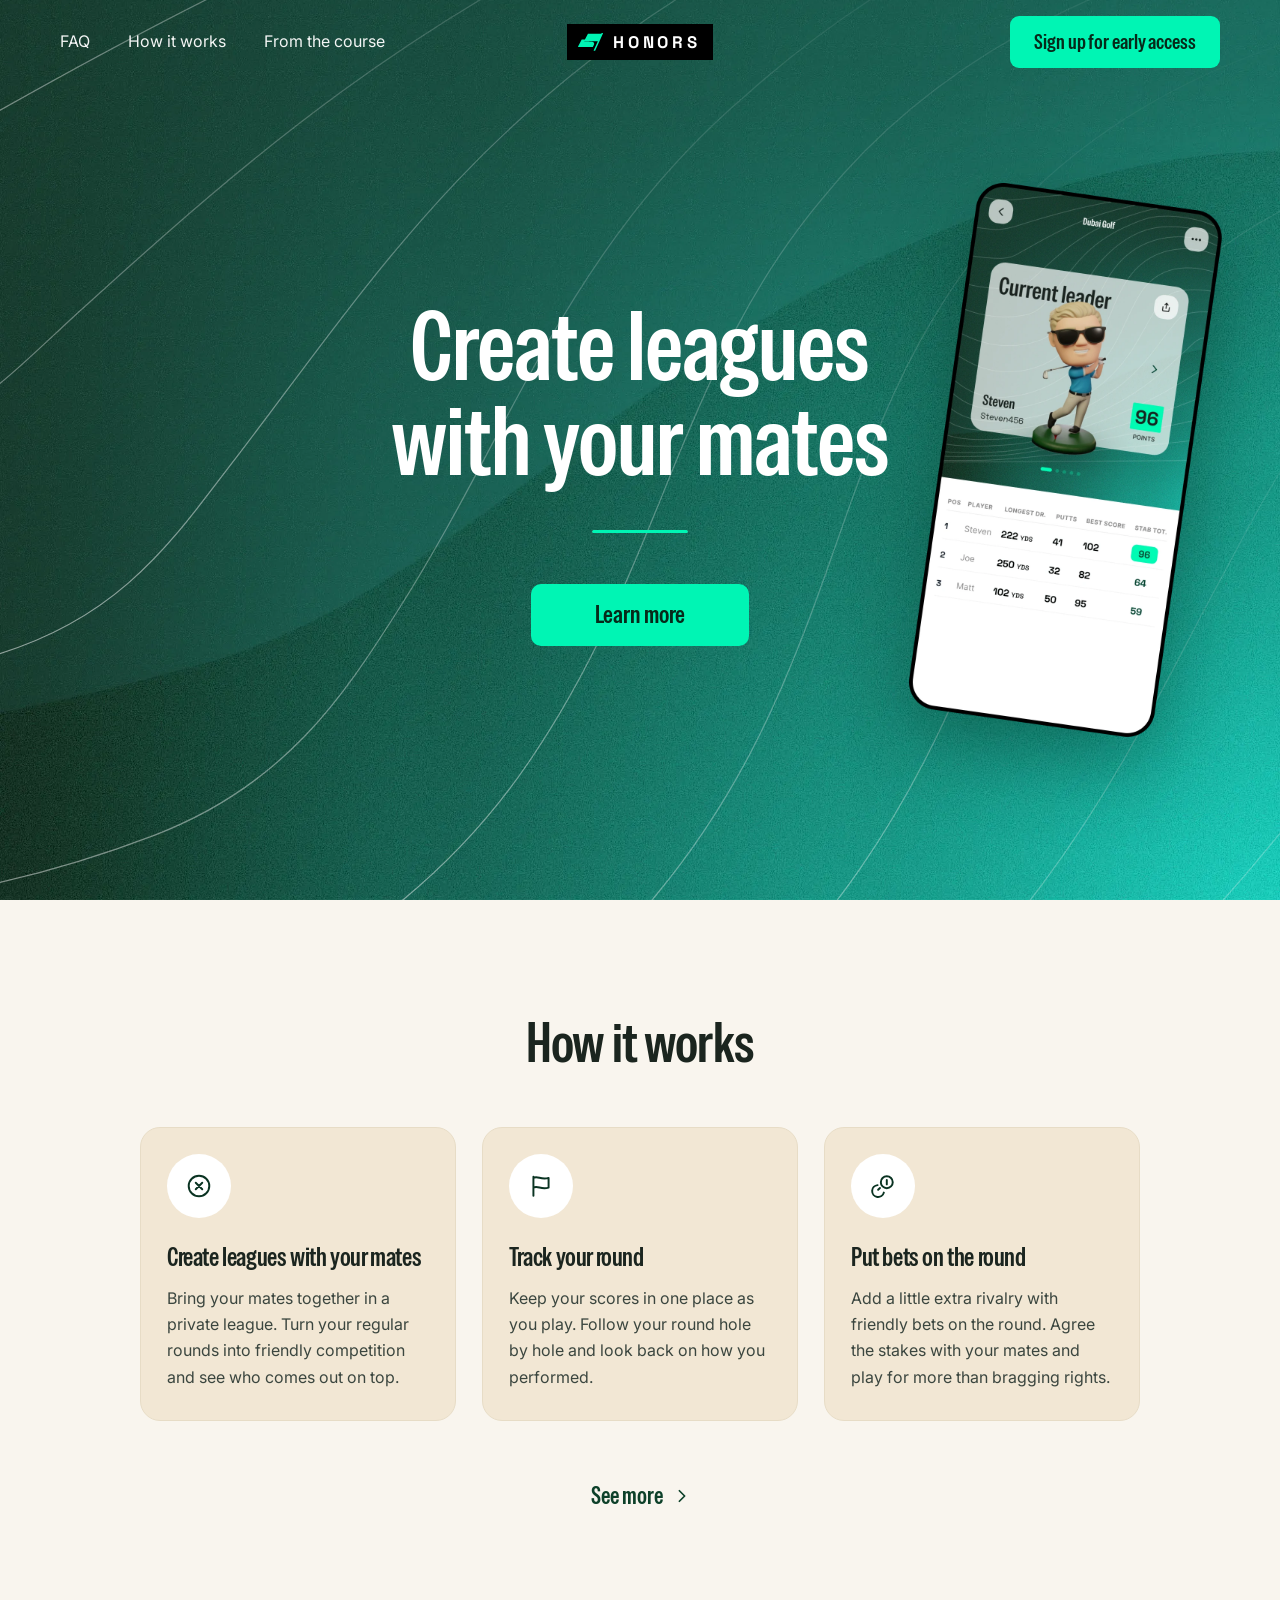
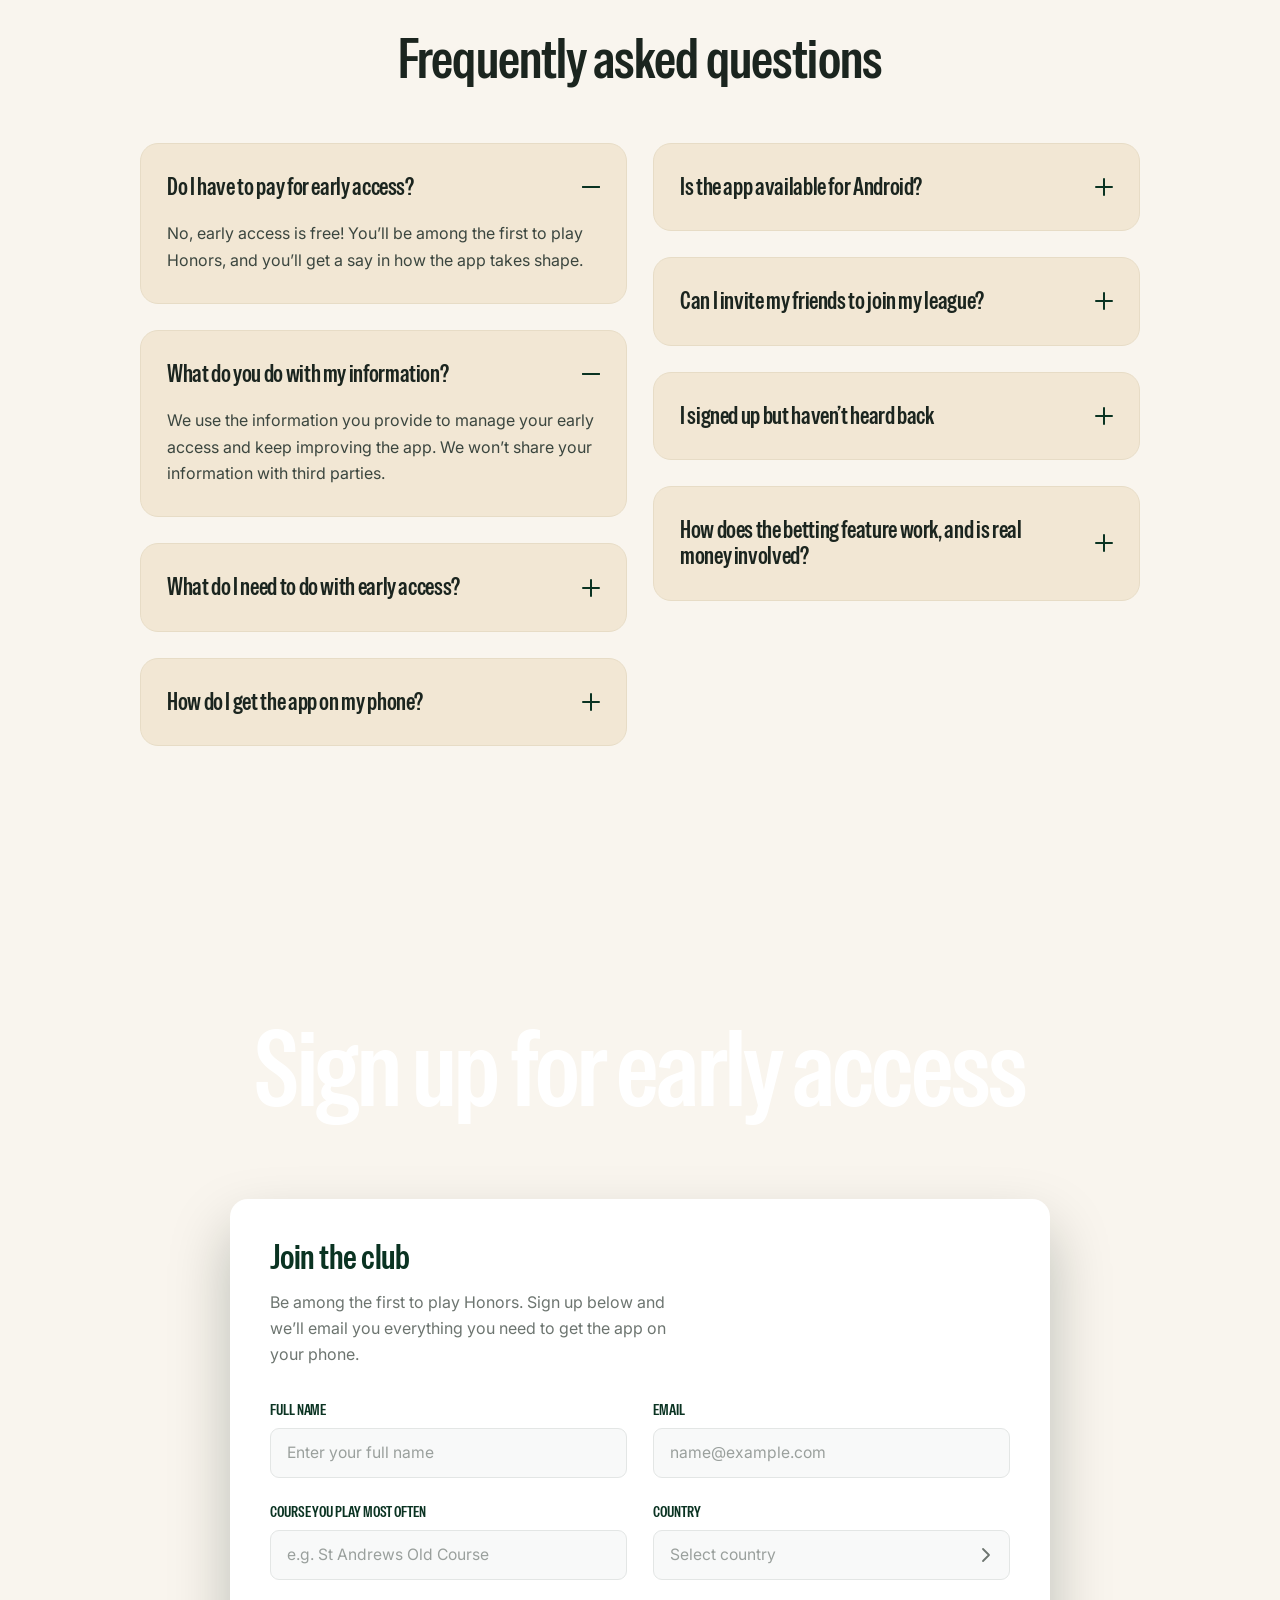
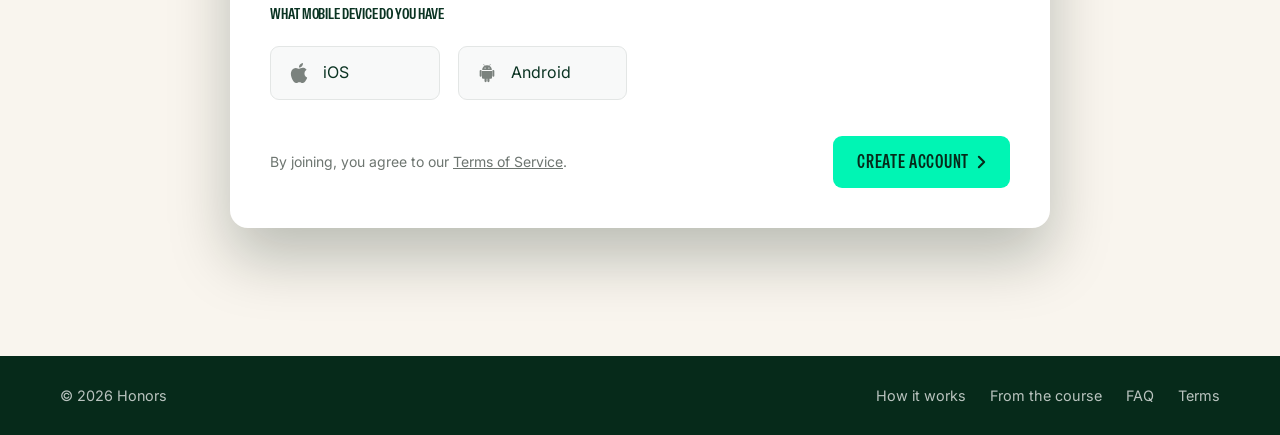
==== index.html @ 9311a216 "Connect sign-up form to Google Sheet endpoint Co-Authored-By: Claude Sonnet 5.5 <noreply@anthropic.c" ====
<!doctype html>
<html lang="en">
<head>
  <meta charset="utf-8">
  <meta name="viewport" content="width=device-width, initial-scale=1">
  <title>Honors – Create leagues with your mates</title>
  <meta name="description" content="Honors lets you create private golf leagues with your mates, track your round hole by hole and put friendly bets on the round. Sign up for early access.">
  <meta name="theme-color" content="#0a3322">
  <link rel="icon" href="assets/favicon.svg" type="image/svg+xml">
  <link rel="preload" href="assets/fonts/SpecialGothicCondensedOne-Regular.ttf" as="font" type="font/ttf" crossorigin>
  <script>document.documentElement.classList.add("js")</script>
  <link rel="stylesheet" href="css/styles.css">
</head>
<body>
  <div class="bg-fixed" aria-hidden="true"><div class="bg-fixed__green"></div></div>

  <!-- ===== Header ===== -->
  <header class="site-header" id="top">
    <div class="header-inner">
      <nav class="nav-desktop" aria-label="Primary">
        <a href="#faq">FAQ</a>
        <a href="#how">How it works</a>
        <a href="blog.html">From the course</a>
      </nav>

      <a class="logo" href="#top" data-scroll-top aria-label="Honors home">
        <svg viewBox="0 0 155.93 110.8" fill="currentColor" aria-hidden="true"><path d="M153.93,0h-5.39c-.77,0-1.47.44-1.8,1.13l-1.72,3.78c-.29-.17-.63-.27-1.01-.27H62.98c-.75,0-1.43.41-1.78,1.08l-17.99,34.32h-18.32c-.74,0-1.42.41-1.77,1.06L.24,83.97c-.71,1.33.25,2.95,1.77,2.95h89.6c.77,0,1.46-.44,1.8-1.13l6.08-12.48c1.88-5.39,3.61-15.18-7.23-17.7-8.42-1.96-45.95-1.58-51.59-2.32-.99-.13-1.22-.6-1-1.12.25-.61.87-.61.87-.61h82.89c.12,0,.24-.03.35-.05l-25.74,56.43c-.64,1.33.33,2.87,1.8,2.87h6c.77,0,1.47-.44,1.81-1.14L155.73,2.86c.63-1.33-.33-2.86-1.81-2.86Z"/></svg>
        <span>HONORS</span>
      </a>

      <div class="header-actions">
        <a class="btn" href="#signup"><span class="cta-long">Sign up for early access</span><span class="cta-short">Sign up</span></a>
        <button class="menu-toggle" type="button" aria-label="Open menu" aria-expanded="false" aria-controls="menu">
          <svg viewBox="0 0 26.92 16.57" aria-hidden="true"><path d="M.64,2.55c.07.15.22.25.39.25l25.45-.14c.32,0,.54-.32.4-.62l-.55-1.79c-.07-.15-.22-.25-.39-.25h-.9s-11.13,0-11.13,0H.44C.12.01-.09.34.04.64l.6,1.91Z"/><path d="M26.34,7.14c-.07-.15-.22-.25-.39-.25h-.9s-11.13,0-11.13,0H.44c-.32,0-.54.33-.4.63l.6,1.91c.07.15.22.25.39.25l25.45-.14c.32,0,.54-.32.4-.62l-.55-1.79Z"/><path d="M26.34,14.02c-.07-.15-.22-.25-.39-.25h-.9s-11.13,0-11.13,0H.44c-.32,0-.54.33-.4.63l.6,1.91c.07.15.22.25.39.25l25.45-.14c.32,0,.54-.32.4-.62l-.55-1.79Z"/></svg>
        </button>
      </div>
    </div>
  </header>

  <!-- Mobile overflow menu -->
  <div class="menu-overlay" id="menu" role="dialog" aria-modal="true" aria-label="Menu" aria-hidden="true">
    <div class="menu-overlay__bar">
      <a class="btn" href="#signup" data-menu-link>Sign up</a>
      <button class="menu-close" type="button" aria-label="Close menu">
        <svg viewBox="0 0 20 20" fill="none" stroke="currentColor" stroke-width="2" stroke-linecap="round" aria-hidden="true"><path d="M2 2l16 16M18 2L2 18"/></svg>
      </button>
    </div>
    <nav aria-label="Mobile">
      <a href="#how" data-menu-link>How it works</a>
      <a href="blog.html">From the course</a>
      <a href="#faq" data-menu-link>FAQ</a>
    </nav>
  </div>

  <main>
    <!-- ===== Hero ===== -->
    <section class="hero" data-theme="dark" aria-label="Introduction">
      <div class="hero__copy">
        <div class="hero-titles">
          <h1 class="hero-title is-active" data-hero-title>Create leagues<br>with your mates</h1>
          <p class="hero-title" data-hero-title aria-hidden="true">Track your round</p>
          <p class="hero-title" data-hero-title aria-hidden="true">Put bets on the round</p>
        </div>
        <div class="hero-timer" aria-hidden="true"><span></span></div>
        <a class="btn btn--lg" href="#how">Learn more</a>
      </div>

      <div class="phone-carousel">
        <div class="phone-carousel__stage" aria-hidden="true">
          <img class="phone-carousel__slide is-active" src="assets/phone-leaderboard.webp" width="836" height="1476" alt="">
          <img class="phone-carousel__slide phone-carousel__slide--left" src="assets/phone-course.webp" width="831" height="1471" alt="">
          <img class="phone-carousel__slide" src="assets/phone-bets.webp" width="842" height="1474" alt="">
        </div>
        <div class="dots">
          <button type="button" class="is-active" aria-label="Show: Create leagues with your mates"></button>
          <button type="button" aria-label="Show: Track your round"></button>
          <button type="button" aria-label="Show: Put bets on the round"></button>
        </div>
      </div>
    </section>

    <!-- ===== How it works ===== -->
    <section class="section" id="how" aria-labelledby="how-title">
      <div class="container">
        <h2 class="section__title" id="how-title">How it works</h2>
        <div class="cards">
          <article class="card">
            <div class="card__icon">
              <svg viewBox="0 0 24 24" fill="none" stroke="currentColor" stroke-width="1.8" stroke-linecap="round" stroke-linejoin="round" aria-hidden="true"><circle cx="12" cy="12" r="9.5"/><path d="M9 9l6 6M15 9l-6 6"/></svg>
            </div>
            <h3>Create leagues with your mates</h3>
            <p>Bring your mates together in a private league. Turn your regular rounds into friendly competition and see who comes out on top.</p>
          </article>
          <article class="card">
            <div class="card__icon">
              <svg viewBox="0 0 24 24" fill="none" stroke="currentColor" stroke-width="1.8" stroke-linecap="round" stroke-linejoin="round" aria-hidden="true"><path d="M5 21V3.5M5 4.5c4-2 7 2 14 0v9c-7 2-10-2-14 0"/></svg>
            </div>
            <h3>Track your round</h3>
            <p>Keep your scores in one place as you play. Follow your round hole by hole and look back on how you performed.</p>
          </article>
          <article class="card">
            <div class="card__icon">
              <svg viewBox="0 0 24 24" fill="none" stroke="currentColor" stroke-width="1.8" stroke-linecap="round" stroke-linejoin="round" aria-hidden="true"><circle cx="15.5" cy="8.5" r="5.5"/><path d="M15.5 6.5v4M7 11.2a5.5 5.5 0 1 0 5.8 6.9"/><path d="M7.5 15.5l1.7-1.7"/></svg>
            </div>
            <h3>Put bets on the round</h3>
            <p>Add a little extra rivalry with friendly bets on the round. Agree the stakes with your mates and play for more than bragging rights.</p>
          </article>
        </div>
        <a class="link-more" href="blog.html">See more
          <svg viewBox="0 0 10 16" fill="none" stroke="currentColor" stroke-width="2" stroke-linecap="round" stroke-linejoin="round" aria-hidden="true"><path d="M2 2l6 6-6 6"/></svg>
        </a>
      </div>
    </section>

    <!-- ===== FAQ ===== -->
    <section class="section faq" id="faq" aria-labelledby="faq-title">
      <div class="container">
        <h2 class="section__title" id="faq-title">Frequently asked questions</h2>
        <div class="faq-cols">
          <div class="faq-col">
            <div class="faq-item is-open">
              <h3><button class="faq-item__q" type="button" aria-expanded="true" aria-controls="faq-a1" id="faq-q1">Do I have to pay for early access?<span class="faq-item__icon" aria-hidden="true"></span></button></h3>
              <div class="faq-item__a" id="faq-a1" role="region" aria-labelledby="faq-q1"><div><p>No, early access is free! You’ll be among the first to play Honors, and you’ll get a say in how the app takes shape.</p></div></div>
            </div>
            <div class="faq-item is-open">
              <h3><button class="faq-item__q" type="button" aria-expanded="true" aria-controls="faq-a2" id="faq-q2">What do you do with my information?<span class="faq-item__icon" aria-hidden="true"></span></button></h3>
              <div class="faq-item__a" id="faq-a2" role="region" aria-labelledby="faq-q2"><div><p>We use the information you provide to manage your early access and keep improving the app. We won’t share your information with third parties.</p></div></div>
            </div>
            <div class="faq-item">
              <h3><button class="faq-item__q" type="button" aria-expanded="false" aria-controls="faq-a3" id="faq-q3">What do I need to do with early access?<span class="faq-item__icon" aria-hidden="true"></span></button></h3>
              <div class="faq-item__a" id="faq-a3" role="region" aria-labelledby="faq-q3"><div><p>Nothing formal. Play a few rounds, set up a league with your mates, and if you’ve got thoughts on what we could do better, we’d love to hear them.</p></div></div>
            </div>
            <div class="faq-item">
              <h3><button class="faq-item__q" type="button" aria-expanded="false" aria-controls="faq-a4" id="faq-q4">How do I get the app on my phone?<span class="faq-item__icon" aria-hidden="true"></span></button></h3>
              <div class="faq-item__a" id="faq-a4" role="region" aria-labelledby="faq-q4"><div><p>Sign up using the form below and we’ll email you everything you need to get the app on your iPhone. Early access runs through Apple’s official TestFlight program, so you’ll download the app from a reliable source.</p></div></div>
            </div>
          </div>

          <div class="faq-col">
            <div class="faq-item">
              <h3><button class="faq-item__q" type="button" aria-expanded="false" aria-controls="faq-a5" id="faq-q5">Is the app available for Android?<span class="faq-item__icon" aria-hidden="true"></span></button></h3>
              <div class="faq-item__a" id="faq-a5" role="region" aria-labelledby="faq-q5"><div><p>Right now early access is iPhone only. Once we’ve got that to a good place we’ll be launching an Android version.</p></div></div>
            </div>
            <div class="faq-item">
              <h3><button class="faq-item__q" type="button" aria-expanded="false" aria-controls="faq-a6" id="faq-q6">Can I invite my friends to join my league?<span class="faq-item__icon" aria-hidden="true"></span></button></h3>
              <div class="faq-item__a" id="faq-a6" role="region" aria-labelledby="faq-q6"><div><p>Send this site to your mates and get them to sign up for early access. Once they’ve created an account you can search them in the app and create your own leagues.</p></div></div>
            </div>
            <div class="faq-item">
              <h3><button class="faq-item__q" type="button" aria-expanded="false" aria-controls="faq-a7" id="faq-q7">I signed up but haven’t heard back<span class="faq-item__icon" aria-hidden="true"></span></button></h3>
              <div class="faq-item__a" id="faq-a7" role="region" aria-labelledby="faq-q7"><div><p>We are slowly adding as many golf courses to the app as we can, but currently this is a manual process. It may take us some time to get to you, so please bear with us.</p></div></div>
            </div>
            <div class="faq-item">
              <h3><button class="faq-item__q" type="button" aria-expanded="false" aria-controls="faq-a8" id="faq-q8">How does the betting feature work, and is real money involved?<span class="faq-item__icon" aria-hidden="true"></span></button></h3>
              <div class="faq-item__a" id="faq-a8" role="region" aria-labelledby="faq-q8"><div><p>Honors allows you to bet on the real events that happen during your round (like who will beat who, or who’s getting trapped in the sand), but no real money is processed or transacted through the app itself. Settling up at the end is still up to you!</p></div></div>
            </div>
          </div>
        </div>
      </div>
    </section>

    <!-- ===== Sign up ===== -->
    <section class="signup" data-theme="dark" id="signup" aria-labelledby="signup-title">
      <h2 id="signup-title">Sign up for early access</h2>

      <div class="signup-card" id="signup-card">
        <h3>Join the club</h3>
        <p>Be among the first to play Honors. Sign up below and we’ll email you everything you need to get the app on your phone.</p>

        <form id="signup-form" data-endpoint="https://script.google.com/macros/s/AKfycbyEgiFxpzufdzMdOjG3XOWVEMXUZXtwOj02kk0DVHS1aYsblWHSqLHbZW4lu70DjKSWtQ/exec" novalidate>
          <div class="form-grid">
            <div class="field">
              <label for="name">Full name</label>
              <input class="control" id="name" name="name" type="text" autocomplete="name" placeholder="Enter your full name" required>
              <p class="field-error">Please enter your name.</p>
            </div>
            <div class="field">
              <label for="email">Email</label>
              <input class="control" id="email" name="email" type="email" autocomplete="email" placeholder="name@example.com" required>
              <p class="field-error">Please enter a valid email address.</p>
            </div>
            <div class="field">
              <label for="course">Course you play most often</label>
              <input class="control" id="course" name="course" type="text" placeholder="e.g. St Andrews Old Course">
            </div>
            <div class="field">
              <label for="country">Country</label>
              <select class="control" id="country" name="country" autocomplete="country-name" required>
                <option value="" selected disabled>Select country</option>
                <option>Australia</option><option>Austria</option><option>Belgium</option><option>Brazil</option>
                <option>Canada</option><option>Denmark</option><option>Finland</option><option>France</option>
                <option>Germany</option><option>Hong Kong</option><option>India</option><option>Ireland</option>
                <option>Italy</option><option>Japan</option><option>Netherlands</option><option>New Zealand</option>
                <option>Norway</option><option>Portugal</option><option>Singapore</option><option>South Africa</option>
                <option>South Korea</option><option>Spain</option><option>Sweden</option><option>Switzerland</option>
                <option>United Arab Emirates</option><option>United Kingdom</option><option>United States</option>
                <option>Other</option>
              </select>
              <p class="field-error">Please select your country.</p>
            </div>
            <fieldset class="field field--half">
              <legend>What mobile device do you have</legend>
              <div class="device-options">
                <label class="device-option">
                  <input type="radio" name="device" value="ios" required>
                  <span>
                    <svg viewBox="0 0 24 24" aria-hidden="true"><path d="M12.152 6.896c-.948 0-2.415-1.078-3.96-1.04-2.04.027-3.91 1.183-4.961 3.014-2.117 3.675-.546 9.103 1.519 12.09 1.013 1.454 2.208 3.09 3.792 3.039 1.52-.065 2.09-.987 3.935-.987 1.831 0 2.35.987 3.96.948 1.637-.026 2.676-1.48 3.676-2.948 1.156-1.688 1.636-3.325 1.662-3.415-.039-.013-3.182-1.221-3.22-4.857-.026-3.04 2.48-4.494 2.597-4.559-1.429-2.09-3.623-2.324-4.39-2.376-2-.156-3.675 1.09-4.61 1.09zM15.53 3.83c.843-1.012 1.4-2.427 1.245-3.83-1.207.052-2.662.805-3.532 1.818-.78.896-1.454 2.338-1.273 3.714 1.338.104 2.715-.688 3.559-1.701"/></svg>
                    iOS
                  </span>
                </label>
                <label class="device-option">
                  <input type="radio" name="device" value="android">
                  <span>
                    <svg viewBox="0 0 24 24" aria-hidden="true"><path d="M6 9.5h12v8.2A1.3 1.3 0 0 1 16.7 19H15v2.7a1.3 1.3 0 0 1-2.6 0V19h-.8v2.7a1.3 1.3 0 0 1-2.6 0V19H7.3A1.3 1.3 0 0 1 6 17.7z"/><path d="M3.2 9.7a1.2 1.2 0 0 1 2.4 0v5.6a1.2 1.2 0 0 1-2.4 0zM18.4 9.7a1.2 1.2 0 0 1 2.4 0v5.6a1.2 1.2 0 0 1-2.4 0z"/><path d="M6.2 8.4a5.8 5.8 0 0 1 11.6 0zM8.6 3.2l-1-1.7.6-.4 1 1.8zm6.8 0l-.6-.3 1-1.8.6.4z"/><circle cx="9.7" cy="6" r=".75" fill="#f8f9f9"/><circle cx="14.3" cy="6" r=".75" fill="#f8f9f9"/></svg>
                    Android
                  </span>
                </label>
              </div>
              <p class="field-error">Please choose a device.</p>
            </fieldset>

            <div class="hp" aria-hidden="true"><label>Leave this empty <input type="text" name="website" tabindex="-1" autocomplete="off"></label></div>
            <p class="form-error" id="form-error" role="alert" hidden></p>

            <div class="form-foot">
              <p>By joining, you agree to our <a href="terms.html" target="_blank" rel="noopener">Terms of Service</a>.</p>
              <button class="btn btn--submit" type="submit">Create account
                <svg viewBox="0 0 10 16" fill="none" stroke="currentColor" stroke-width="2.4" stroke-linecap="round" stroke-linejoin="round" aria-hidden="true"><path d="M2 2l6 6-6 6"/></svg>
              </button>
            </div>
          </div>
        </form>

        <div class="form-success" role="status" aria-live="polite" tabindex="-1">
          <h3>You’re in the club</h3>
          <p>Thanks for signing up. We’ll email you your early access details soon.</p>
        </div>
      </div>
    </section>
  </main>

  <footer class="site-footer">
    <div class="container">
      <span>© <span id="year">2026</span> Honors</span>
      <nav aria-label="Footer">
        <a href="#how">How it works</a>
        <a href="blog.html">From the course</a>
        <a href="#faq">FAQ</a>
        <a href="terms.html">Terms</a>
      </nav>
    </div>
  </footer>

  <script src="js/main.js"></script>
</body>
</html>
---- css/styles.css ----
/* ==========================================================================
   Honors — marketing site
   ========================================================================== */

@font-face { font-family: "Special Gothic Condensed One"; src: url("../assets/fonts/SpecialGothicCondensedOne-Regular.ttf") format("truetype"); font-weight: 100 900; font-style: normal; font-display: swap; }
@font-face { font-family: "Space Grotesk"; src: url("../assets/fonts/SpaceGrotesk-VariableFont_wght.ttf") format("truetype"); font-weight: 300 700; font-style: normal; font-display: swap; }
@font-face { font-family: "Inter"; src: url("../assets/fonts/Inter.ttf") format("truetype"); font-weight: 100 900; font-style: normal; font-display: swap; }

:root {
  --green-950: #062a1a;
  --green-900: #0a3322;
  --green-800: #0d4029;
  --green-700: #135536;
  --mint: #00f5b4;
  --mint-hover: #2affc3;
  --cream: #f9f5ee;
  --sand: #f2e7d4;
  --sand-border: #e7dcc6;
  --ink: #1b251f;
  --ink-soft: #3b463f;
  --muted: #6d7570;
  --white: #fff;

  --font-display: "Special Gothic Condensed One", "Arial Narrow", system-ui, sans-serif;
  --font-logo: "Space Grotesk", system-ui, sans-serif;
  --font-body: "Inter", system-ui, -apple-system, "Segoe UI", sans-serif;

  --header-h: 84px;
  --gutter: clamp(20px, 4.7vw, 68px);
  --container: 1000px;
  --radius: 20px;
}

*,
*::before,
*::after { box-sizing: border-box; }

html {
  scroll-behavior: smooth;
  scroll-padding-top: calc(var(--header-h) - 8px);
  -webkit-text-size-adjust: 100%;
}
@media (prefers-reduced-motion: reduce) {
  html { scroll-behavior: auto; }
}

body {
  margin: 0;
  background: var(--cream);
  color: var(--ink);
  font-family: var(--font-body);
  font-size: 1rem;
  line-height: 1.6;
  -webkit-font-smoothing: antialiased;
}
body.menu-open { overflow: hidden; }

img, svg { display: block; max-width: 100%; }
a { color: inherit; }
button { font: inherit; color: inherit; }

h1, h2, h3 {
  font-family: var(--font-display);
  font-weight: 600;
  letter-spacing: -0.015em;
  line-height: 1;
  margin: 0;
}

.container {
  width: 100%;
  max-width: calc(var(--container) + var(--gutter) * 2);
  margin-inline: auto;
  padding-inline: var(--gutter);
}

.sr-only {
  position: absolute; width: 1px; height: 1px; padding: 0; margin: -1px;
  overflow: hidden; clip: rect(0 0 0 0); white-space: nowrap; border: 0;
}

:focus-visible {
  outline: 2px solid var(--mint);
  outline-offset: 3px;
}

/* ---------- Buttons ---------- */
.btn {
  display: inline-flex; align-items: center; justify-content: center; gap: 8px;
  height: 50px; padding: 0 26px;
  background: var(--mint); color: var(--green-950);
  border: 0; border-radius: 9px; cursor: pointer;
  font-family: var(--font-display); font-weight: 600; font-size: 1.3rem;
  letter-spacing: -0.005em; text-decoration: none; white-space: nowrap;
  transition: background-color .18s ease, transform .18s ease;
}
.btn:hover { background: var(--mint-hover); }
.btn:active { transform: translateY(1px); }
.btn--lg { height: 62px; padding: 0 64px; font-size: 1.55rem; border-radius: 10px; }
.btn--block { width: 100%; }

/* ---------- Header ---------- */
.site-header {
  position: fixed; inset: 0 0 auto 0; z-index: 50;
  height: var(--header-h);
  color: var(--white);
  transition: background-color .25s ease, box-shadow .25s ease;
}
.site-header.is-scrolled {
  background: rgba(8, 44, 29, .94);
  -webkit-backdrop-filter: blur(10px); backdrop-filter: blur(10px);
  box-shadow: 0 1px 0 rgba(255, 255, 255, .08);
}
.header-inner {
  height: 100%;
  display: grid; grid-template-columns: 1fr auto 1fr; align-items: center;
  padding-inline: var(--gutter);
}
.nav-desktop { display: flex; gap: 38px; }
.nav-desktop a {
  text-decoration: none; font-size: 1rem; font-weight: 400; opacity: .95;
  padding: 6px 0; position: relative;
}
.nav-desktop a::after {
  content: ""; position: absolute; left: 0; right: 0; bottom: 0; height: 1px;
  background: currentColor; transform: scaleX(0); transform-origin: left;
  transition: transform .2s ease;
}
.nav-desktop a:hover::after { transform: scaleX(1); }

.logo {
  display: inline-flex; align-items: center; gap: 10px;
  background: #000; color: var(--white); text-decoration: none;
  height: 36px; padding: 0 12px 0 11px;
}
.logo svg { width: 25px; height: auto; color: var(--mint); }
.logo span {
  font-family: var(--font-logo); font-weight: 700; font-size: 1.05rem;
  letter-spacing: .22em; line-height: 1; padding-top: 1px;
}

.header-actions { display: flex; justify-content: flex-end; align-items: center; gap: 14px; }
.header-actions .btn { height: 52px; padding: 0 24px; }
.menu-toggle {
  display: none;
  width: 48px; height: 48px; border: 0; border-radius: 12px; cursor: pointer;
  background: rgba(0, 0, 0, .2); color: var(--white);
  align-items: center; justify-content: center;
}
.menu-toggle svg { width: 26px; height: auto; fill: currentColor; }

/* Mobile menu overlay */
.menu-overlay {
  position: fixed; inset: 0; z-index: 60;
  background: var(--cream); color: var(--green-900);
  display: flex; flex-direction: column;
  padding: 0 24px 40px;
  opacity: 0; visibility: hidden; transform: translateY(-8px);
  transition: opacity .22s ease, transform .22s ease, visibility 0s linear .22s;
}
.menu-overlay.is-open {
  opacity: 1; visibility: visible; transform: none;
  transition: opacity .22s ease, transform .22s ease;
}
.menu-overlay__bar {
  height: var(--header-h); display: flex; justify-content: flex-end; align-items: center; gap: 14px;
  flex: none;
}
.menu-overlay__bar .btn { height: 44px; padding: 0 22px; font-size: 1.3rem; }
.menu-close {
  width: 44px; height: 44px; border: 0; border-radius: 12px; cursor: pointer;
  background: var(--white); color: #000;
  display: flex; align-items: center; justify-content: center;
}
.menu-close svg { width: 20px; height: 20px; }
.menu-overlay nav { margin-top: 36px; padding-inline: 16px; }
.menu-overlay nav a {
  display: block; padding: 32px 0 20px;
  font-family: var(--font-display); font-weight: 600; font-size: clamp(2.6rem, 11vw, 3.5rem);
  letter-spacing: -0.015em; line-height: 1;
  text-decoration: none; color: var(--green-900);
  border-bottom: 1px solid #8fa595;
}

/* ---------- Fixed background (cross-fades between green and cream) ---------- */
.bg-fixed { display: none; }
.js .bg-fixed {
  display: block; position: fixed; inset: 0; z-index: -1; pointer-events: none;
  background: var(--green-900);
}
.bg-fixed__green {
  position: absolute; inset: 0; opacity: var(--g, 1);
  background: var(--green-900) url("../assets/bg-gradient.webp") center bottom / cover no-repeat;
}
.bg-fixed__green::before {
  content: ""; position: absolute; inset: 0;
  background: url("../assets/lines.svg") 50% 35% / 100% 230% no-repeat; opacity: .55;
}
.js .bg-fixed { background: var(--cream); }

/* ---------- Hero ---------- */
.hero, .signup, .page-hero {
  position: relative; overflow: hidden; isolation: isolate;
  background: var(--green-900) url("../assets/bg-gradient.webp") center bottom / cover no-repeat;
  color: var(--white);
}
.hero::before, .signup::before, .page-hero::before {
  content: ""; position: absolute; inset: 0; z-index: -1; pointer-events: none;
  background: url("../assets/lines.svg") 50% 35% / 100% 230% no-repeat;
  opacity: .55;
}
/* With JS, dark sections become transparent and the fixed layer shows through */
.js .hero, .js .signup, .js .page-hero { background: none; overflow: clip; isolation: auto; }
.js .hero::before, .js .signup::before, .js .page-hero::before { display: none; }

.hero {
  min-height: max(100svh, 640px);
  display: flex; align-items: center; justify-content: center;
  padding: calc(var(--header-h) + 24px) var(--gutter) 64px;
}
.hero__copy { text-align: center; position: relative; z-index: 2; }

.hero-titles { display: grid; justify-items: center; align-items: center; }
.hero-title {
  grid-area: 1 / 1; margin: 0;
  font-family: var(--font-display); font-weight: 400;
  font-size: clamp(3.4rem, 7.6vw, 7.2rem); letter-spacing: -0.01em; line-height: .98;
  visibility: hidden;
}
.hero-title.is-active { visibility: visible; }
.hero-title .w { display: inline-block; will-change: transform, opacity, filter; }
.js .hero-title .w { opacity: 0; }
.js .hero-title.is-shown .w { opacity: 1; }
.hero-timer {
  --hold: 5000ms;
  width: 96px; height: 3px; margin: clamp(26px, 3.2vw, 44px) auto 0; border-radius: 3px;
  background: rgba(255, 255, 255, .22); overflow: hidden;
}
.hero-timer span {
  display: block; width: 100%; height: 100%; background: var(--mint); border-radius: inherit;
  transform: scaleX(0); transform-origin: left center;
}
.hero-timer.is-running span { animation: hero-timer var(--hold) linear forwards; }
@keyframes hero-timer { to { transform: scaleX(1); } }
.hero .btn--lg { margin-top: clamp(30px, 4vw, 56px); }

.phone-carousel { position: absolute; z-index: 1; }
.phone-carousel__stage { position: relative; width: 100%; aspect-ratio: 836 / 1476; }
.phone-carousel__slide {
  position: absolute; inset: 0; width: 100%; height: 100%; object-fit: contain;
  opacity: 0; transform: translateX(50px) scale(.96); filter: blur(8px) drop-shadow(0 30px 40px rgba(0, 20, 10, .35));
  transition: opacity .7s ease, transform .9s cubic-bezier(.22,1,.36,1), filter .7s ease;
  pointer-events: none; user-select: none; -webkit-user-drag: none;
}
.phone-carousel__slide.is-active { opacity: 1; transform: none; filter: blur(0) drop-shadow(0 30px 40px rgba(0, 20, 10, .35)); }

.dots { display: flex; gap: 8px; align-items: center; justify-content: center; }
.dots button {
  width: 8px; height: 8px; padding: 0; border: 0; border-radius: 99px; cursor: pointer;
  background: rgba(0, 245, 180, .45);
  transition: width .3s ease, background-color .3s ease;
}
.dots button.is-active { width: 34px; background: var(--mint); }

@media (min-width: 901px) {
  /* Desktop: titles rotate on their own, no controls */
  .dots { display: none; }
  .phone-carousel { inset: 0; pointer-events: none; }
  .phone-carousel__stage { position: static; width: auto; aspect-ratio: auto; height: 100%; }
  .phone-carousel__slide {
    inset: auto; height: auto; width: min(24.5vw, 460px, 46svh);
    top: 50%; margin-top: calc(min(24.5vw, 460px, 46svh) * -0.85);
    right: 4.5vw; transform: translateX(60px) scale(.96);
  }
  .phone-carousel__slide--left { right: auto; left: 3.5vw; transform: translateX(-60px) scale(.96); }
  .phone-carousel__slide.is-active { transform: none; }
}

/* ---------- Section: How it works ---------- */
.section { padding: clamp(72px, 9vw, 120px) 0; }
.section__title {
  text-align: center; color: var(--ink);
  font-size: clamp(2.6rem, 4.4vw, 3.5rem); margin-bottom: clamp(36px, 5vw, 56px);
}

.cards { display: grid; grid-template-columns: repeat(3, 1fr); gap: 26px; }
.card {
  background: var(--sand); border: 1px solid var(--sand-border); border-radius: var(--radius);
  padding: 26px 26px 30px;
}
.card__icon {
  width: 64px; height: 64px; border-radius: 50%; background: var(--white);
  display: flex; align-items: center; justify-content: center; margin-bottom: 26px;
  color: var(--green-900);
}
.card__icon svg { width: 26px; height: 26px; }
.card h3 { font-size: 1.65rem; margin-bottom: 14px; color: var(--ink); }
.card p { margin: 0; color: var(--ink-soft); font-size: 1rem; line-height: 1.65; }

.link-more {
  display: flex; align-items: center; justify-content: center; gap: 12px;
  margin: 56px auto 0; width: max-content;
  font-family: var(--font-display); font-weight: 600; font-size: 1.5rem;
  color: var(--green-800); text-decoration: none;
}
.link-more svg { width: 14px; height: 14px; transition: transform .2s ease; }
.link-more:hover svg { transform: translateX(4px); }

/* ---------- Section: FAQ ---------- */
.faq { padding-top: 0; scroll-margin-top: 28px; }
.faq-cols { display: grid; grid-template-columns: 1fr 1fr; gap: 0 26px; align-items: start; }
.faq-col { display: flex; flex-direction: column; gap: 26px; }

.faq-item {
  background: var(--sand); border: 1px solid var(--sand-border); border-radius: 18px;
}
.faq-item__q {
  width: 100%; display: flex; align-items: center; justify-content: space-between; gap: 20px;
  padding: 30px 26px; background: none; border: 0; cursor: pointer; text-align: left;
  font-family: var(--font-display); font-weight: 600; font-size: 1.5rem;
  letter-spacing: -0.015em; line-height: 1.1; color: var(--ink);
  border-radius: 18px;
}
.faq-item__icon { position: relative; width: 18px; height: 18px; flex: none; color: var(--green-900); }
.faq-item__icon::before, .faq-item__icon::after {
  content: ""; position: absolute; left: 0; right: 0; top: 50%; height: 2px; margin-top: -1px;
  background: currentColor; border-radius: 2px; transition: transform .25s ease;
}
.faq-item__icon::after { transform: rotate(90deg); }
.faq-item.is-open .faq-item__icon::after { transform: rotate(0); }

.faq-item__a { display: grid; grid-template-rows: 0fr; transition: grid-template-rows .3s ease; }
.faq-item.is-open .faq-item__a { grid-template-rows: 1fr; }
.faq-item__a > div { overflow: hidden; }
.faq-item__a p { margin: 0; padding: 0 26px 30px; color: var(--ink-soft); line-height: 1.65; }
.faq-item__q[aria-expanded="true"] { padding-bottom: 20px; }

.review-note { font-weight: 700; color: var(--green-900); }

/* ---------- Section: Sign up ---------- */
.signup {
  padding: clamp(110px, 12vw, 170px) var(--gutter) clamp(90px, 10vw, 140px);
  background-position: center bottom;
}
.signup h2 {
  text-align: center; font-size: clamp(3.4rem, 8.4vw, 7rem);
  letter-spacing: -0.025em; margin-bottom: clamp(44px, 6vw, 84px);
}
.signup-card {
  background: var(--white); color: var(--ink);
  max-width: 820px; margin-inline: auto;
  border-radius: 18px; padding: clamp(28px, 4vw, 40px);
  box-shadow: 0 30px 60px rgba(0, 25, 12, .25);
}
.signup-card h3 { font-size: 2.2rem; color: var(--green-900); margin-bottom: 14px; }
.signup-card > p { margin: 0 0 34px; color: var(--muted); max-width: 40ch; line-height: 1.65; }

.form-grid { display: grid; grid-template-columns: 1fr 1fr; gap: 26px 26px; }
.field { display: flex; flex-direction: column; gap: 10px; min-width: 0; border: 0; padding: 0; margin: 0; }
.field > legend { margin-bottom: 14px; float: left; width: 100%; }
.field > legend + * { clear: both; }
.field > label, .field > legend {
  padding: 0;
  font-family: var(--font-display); font-weight: 600; font-size: 1rem; line-height: 1;
  text-transform: uppercase; letter-spacing: -0.005em; color: var(--green-900);
}
.control {
  width: 100%; height: 50px; padding: 0 16px;
  background: #f8f9f9; border: 1px solid #e3e6e5; border-radius: 9px;
  font: inherit; font-size: .98rem; color: var(--ink);
  transition: border-color .15s ease, box-shadow .15s ease, background-color .15s ease;
}
.control::placeholder { color: #9aa09d; }
.control:hover { border-color: #cfd5d2; }
.control:focus { outline: none; border-color: var(--green-700); background: var(--white); box-shadow: 0 0 0 3px rgba(0, 245, 180, .3); }
select.control {
  appearance: none; -webkit-appearance: none; cursor: pointer; padding-right: 44px;
  background-image: url("data:image/svg+xml,%3Csvg xmlns='http://www.w3.org/2000/svg' width='10' height='16' viewBox='0 0 10 16' fill='none' stroke='%236d7570' stroke-width='1.8' stroke-linecap='round' stroke-linejoin='round'%3E%3Cpath d='M2 2l6 6-6 6'/%3E%3C/svg%3E");
  background-repeat: no-repeat; background-position: right 18px center;
}
select.control:invalid { color: #9aa09d; }
select.control option { color: var(--ink); }

.device-options { display: grid; grid-template-columns: 1fr 1fr; gap: 18px; }
.device-option { position: relative; }
.device-option input { position: absolute; opacity: 0; inset: 0; cursor: pointer; }
.device-option span {
  display: flex; align-items: center; gap: 14px; height: 54px; padding: 0 18px;
  background: #f8f9f9; border: 1px solid #e3e6e5; border-radius: 9px;
  font-size: 1rem; color: var(--green-900);
  transition: border-color .15s ease, background-color .15s ease, box-shadow .15s ease;
}
.device-option svg { width: 20px; height: 20px; fill: #7b827e; transition: fill .15s ease; }
.device-option:hover span { border-color: #cfd5d2; }
.device-option input:checked + span {
  background: #e9fff7; border-color: var(--green-700); box-shadow: 0 0 0 1px var(--green-700) inset;
}
.device-option input:checked + span svg { fill: var(--green-900); }
.device-option input:focus-visible + span { outline: 2px solid var(--mint); outline-offset: 3px; }

.field--wide { grid-column: 1 / -1; }
.field--half { grid-column: 1 / 2; }
.field-error { display: none; margin: 0; font-size: .85rem; color: #b3261e; }
.field.has-error .field-error { display: block; }
.field.has-error .control, .field.has-error .device-option span { border-color: #b3261e; }

.form-foot {
  grid-column: 1 / -1; display: flex; align-items: center; justify-content: space-between; gap: 24px;
  margin-top: 10px;
}
.form-foot p { margin: 0; font-size: .875rem; color: var(--muted); }
.form-foot a { color: var(--muted); }
.btn--submit {
  height: 52px; padding: 0 24px; font-size: 1.1rem; text-transform: uppercase; letter-spacing: .04em; font-weight: 700;
}
.btn--submit svg { width: 9px; height: 14px; }
.btn[disabled] { opacity: .65; cursor: progress; }

.form-success { display: none; text-align: center; padding: 28px 0 12px; }
.form-success h3 { margin-bottom: 12px; }
.form-success p { margin: 0 auto; color: var(--muted); }
.signup-card.is-done form, .signup-card.is-done > p { display: none; }
.signup-card.is-done > h3 { display: none; }
.signup-card.is-done .form-success { display: block; }

/* ---------- Footer ---------- */
.site-footer {
  background: var(--green-950); color: rgba(255, 255, 255, .72);
  padding: 28px var(--gutter); font-size: .9rem;
}
.site-footer .container { display: flex; justify-content: space-between; gap: 16px; flex-wrap: wrap; padding-inline: 0; max-width: none; }
.site-footer a { text-decoration: none; }
.site-footer a:hover { color: var(--white); }
.site-footer nav { display: flex; gap: 24px; }

/* ==========================================================================
   Blog page
   ========================================================================== */
.page-hero {
  position: relative; overflow: hidden; isolation: isolate; color: var(--white);
  background: var(--green-900) url("../assets/bg-gradient.webp") 20% bottom / cover no-repeat;
  padding: calc(var(--header-h) + clamp(56px, 8vw, 110px)) var(--gutter) clamp(64px, 8vw, 110px);
  text-align: center;
}
.page-hero h1 { font-size: clamp(3.4rem, 8.5vw, 7rem); letter-spacing: -0.025em; }
.page-hero p { margin: 22px auto 0; max-width: 46ch; font-size: 1.1rem; opacity: .9; }

.blog { padding: clamp(56px, 7vw, 96px) 0 clamp(80px, 9vw, 130px); }
.blog .container { max-width: calc(760px + var(--gutter) * 2); }

.post { padding: clamp(40px, 5vw, 64px) 0; border-top: 1px solid var(--sand-border); }
.post:first-of-type { border-top: 0; padding-top: 0; }
.post__media {
  position: relative; overflow: hidden; border-radius: var(--radius); aspect-ratio: 16 / 9;
  background: var(--green-900) url("../assets/bg-gradient.webp") center / cover no-repeat;
  display: flex; justify-content: center; align-items: flex-end;
  margin-bottom: 30px;
}
.post__media::before {
  content: ""; position: absolute; inset: 0; opacity: .5;
  background: url("../assets/lines.svg") center / 100% 100% no-repeat;
}
.post__media img { position: relative; height: 112%; width: auto; transform: translateY(14%); }
.post__meta {
  display: flex; flex-wrap: wrap; gap: 8px 14px; align-items: center; margin-bottom: 14px;
  font-size: .85rem; color: var(--muted);
}
.tag {
  display: inline-block; padding: 4px 11px; border-radius: 99px;
  background: var(--sand); border: 1px solid var(--sand-border);
  font-family: var(--font-display); font-weight: 600; font-size: .95rem; letter-spacing: .01em;
  text-transform: uppercase; color: var(--green-800);
}
.post h2 { font-size: clamp(2.2rem, 4.5vw, 3.2rem); margin-bottom: 20px; color: var(--ink); }
.post__body p { margin: 0 0 1.1em; color: var(--ink-soft); font-size: 1.06rem; line-height: 1.75; }
.post__body h3 { font-size: 1.7rem; margin: 1.6em 0 .6em; color: var(--ink); }
.post__body ul { margin: 0 0 1.2em; padding-left: 1.2em; color: var(--ink-soft); line-height: 1.75; font-size: 1.06rem; }
.post__body li { margin-bottom: .35em; }
.post__body blockquote {
  margin: 1.6em 0; padding: 4px 0 4px 22px; border-left: 3px solid var(--mint);
  font-family: var(--font-display); font-weight: 600; font-size: 1.8rem; line-height: 1.15; color: var(--green-900);
}
.blog-cta {
  margin-top: clamp(24px, 4vw, 48px);
  background: var(--sand); border: 1px solid var(--sand-border); border-radius: var(--radius);
  padding: 34px; text-align: center;
}
.blog-cta h3 { font-size: 2rem; margin-bottom: 10px; }
.blog-cta p { margin: 0 0 24px; color: var(--ink-soft); }

/* ==========================================================================
   Responsive
   ========================================================================== */
@media (max-width: 900px) {
  :root { --header-h: 96px; --gutter: 24px; }
  .nav-desktop { display: none; }
  .header-inner { grid-template-columns: 1fr auto; }
  .header-inner .logo { grid-row: 1; grid-column: 1; justify-self: start; }
  .header-actions { grid-column: 2; }
  .header-actions .btn { height: 44px; padding: 0 22px; font-size: 1.3rem; }
  .menu-toggle { display: inline-flex; width: 44px; height: 44px; }

  .logo { height: 28px; padding: 0 9px 0 8px; }
  .logo svg { width: 20px; }
  .logo span { font-size: .85rem; }

  .hero {
    flex-direction: column; justify-content: flex-start; align-items: stretch;
    min-height: 0; padding: calc(var(--header-h) + 20px) var(--gutter) 56px;
    background-position: 62% bottom;
  }
  .hero-title { font-size: clamp(3.3rem, 16vw, 6.2rem); }
  .hero-timer { display: none; }
  .hero .btn--lg { display: flex; width: 100%; margin-top: 44px; height: 56px; font-size: 1.5rem; }
  .hero::before, .signup::before, .page-hero::before, .bg-fixed__green::before { background-size: 100% 100%; background-position: center; }
  .hero__copy { width: 100%; }
  .phone-carousel { position: relative; width: min(58vw, 340px); margin: 44px auto 0; }
  .phone-carousel__slide, .phone-carousel__slide--left { transform: translateX(30px) scale(.96); }
  .phone-carousel__slide.is-active { transform: none; }
  /* Blur + drop-shadow filters on these large images render as blank boxes on some mobile GPUs */
  .phone-carousel__slide, .phone-carousel__slide.is-active { filter: none; transition: opacity .6s ease, transform .8s cubic-bezier(.22,1,.36,1); }
  .phone-carousel .dots { margin-top: 26px; }

  .cards { grid-template-columns: 1fr; gap: 18px; }
  .faq-cols { grid-template-columns: 1fr; gap: 18px; }
  .faq-col { gap: 18px; }
  .faq-item__q { font-size: 1.4rem; padding: 26px 22px; }
  .faq-item__a p { padding: 0 22px 26px; }

  .signup { padding-inline: 16px; }
  .form-grid { grid-template-columns: 1fr; gap: 22px; }
  .field--half { grid-column: auto; }
  .form-foot { flex-direction: column-reverse; align-items: stretch; gap: 18px; }
  .btn--submit { width: 100%; }
  .form-foot p { text-align: center; }
}

@media (max-width: 420px) {
  .device-options { gap: 12px; }
  .card h3 { font-size: 1.5rem; }
}

/* Header CTA label swap */
.cta-short { display: none; }
@media (max-width: 900px) {
  .cta-long { display: none; }
  .cta-short { display: inline; }
}


/* Cream sections sit on the fixed layer when JS is running */
.js .section { background: transparent; }
.js .site-footer { position: relative; }

@media (prefers-reduced-motion: reduce) {
  .hero-title .w { opacity: 1 !important; }
  .phone-carousel__slide { transition: none; }
}

/* Legal page */
.legal .post__body > p:first-child { font-size: 1.15rem; }
.legal .post__body h2 {
  font-family: var(--font-display); font-weight: 400; letter-spacing: -0.01em; line-height: 1.05;
  font-size: clamp(1.7rem, 3vw, 2.1rem); margin: 2em 0 .6em; color: var(--ink);
}
.legal .blog-cta { margin-top: clamp(48px, 6vw, 80px); }

/* Blog: article page + list links */
.post h2 a { color: inherit; text-decoration: none; }
.post h2 a:hover { text-decoration: underline; }
.blog nav[aria-label="Breadcrumb"] { margin: 0 0 28px; }
.blog nav[aria-label="Breadcrumb"] a { color: var(--ink-soft); text-decoration: none; font-weight: 600; }
.blog nav[aria-label="Breadcrumb"] a:hover { color: var(--ink); }

/* Sign-up form: honeypot + submit error */
.hp { position: absolute; left: -9999px; width: 1px; height: 1px; overflow: hidden; }
.form-error { grid-column: 1 / -1; margin: 0; padding: 12px 16px; border-radius: 9px; background: #fdecea; color: #b3261e; font-size: .95rem; }
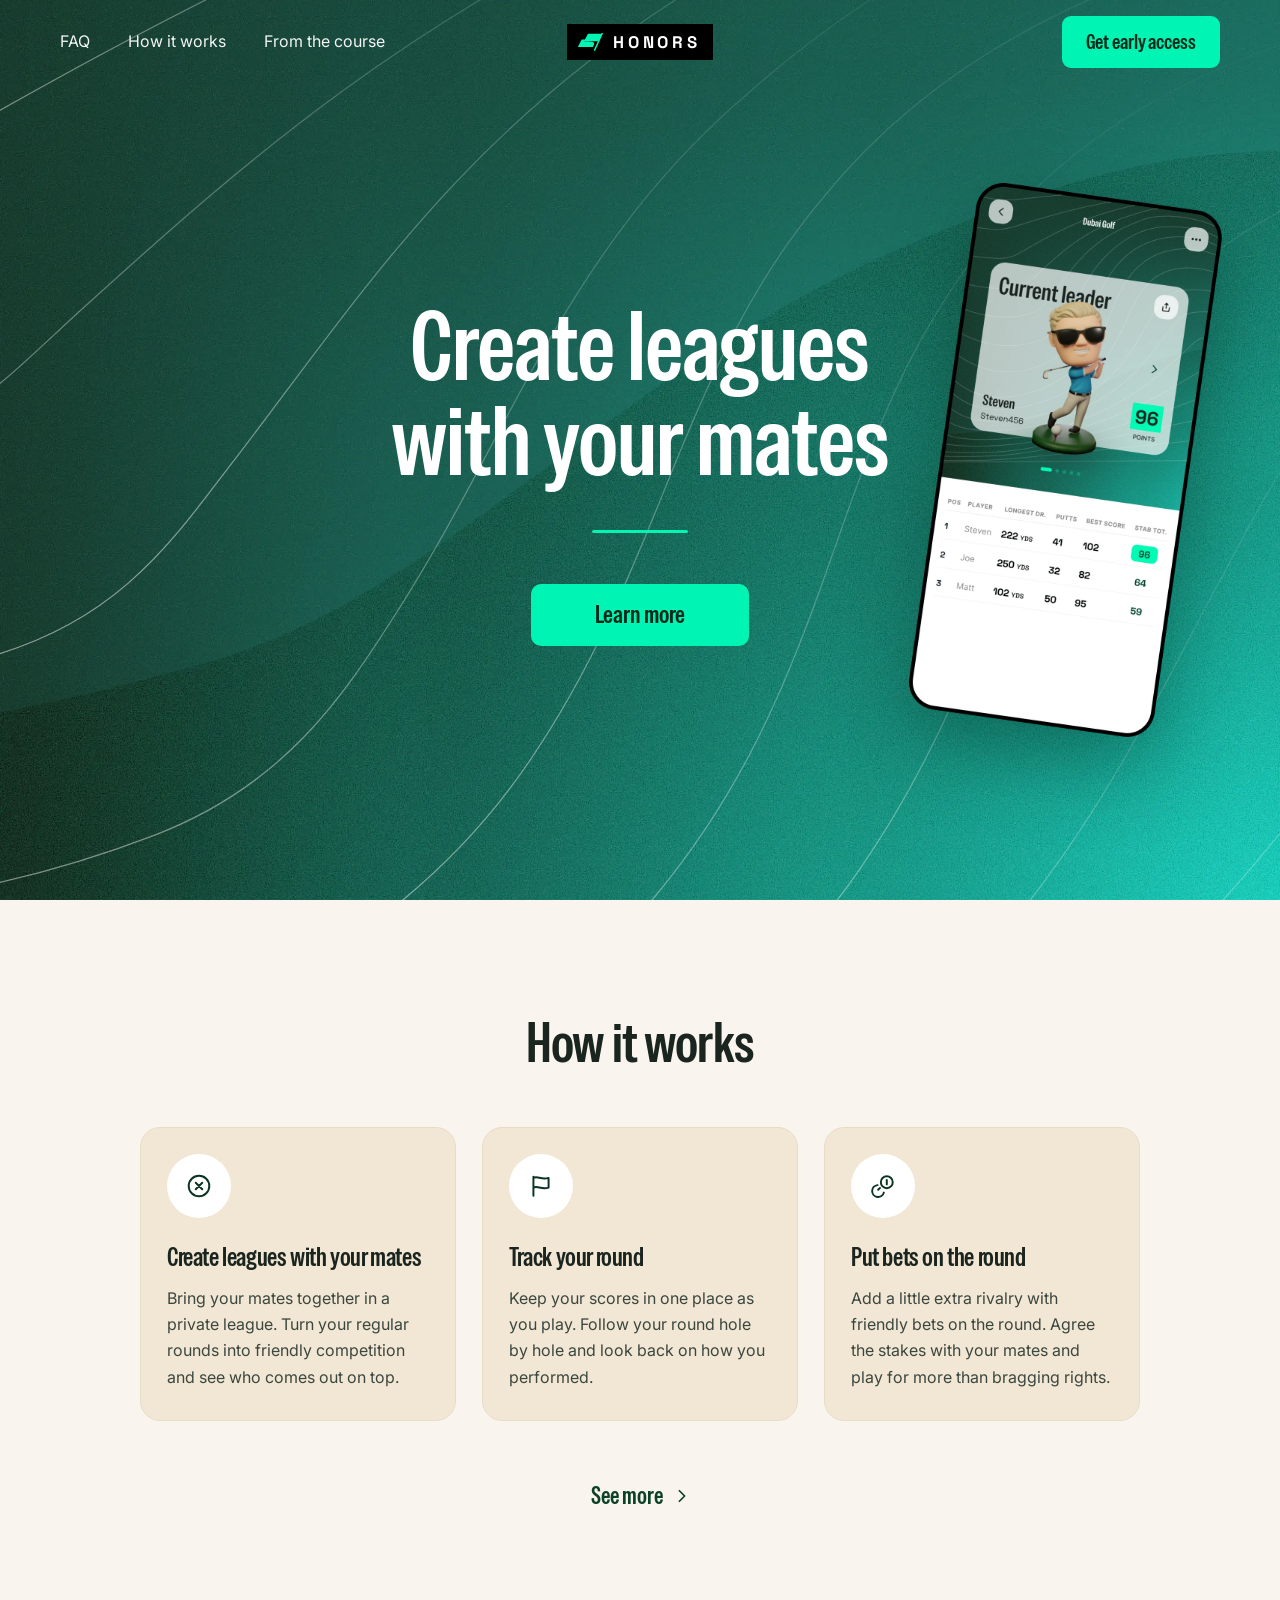
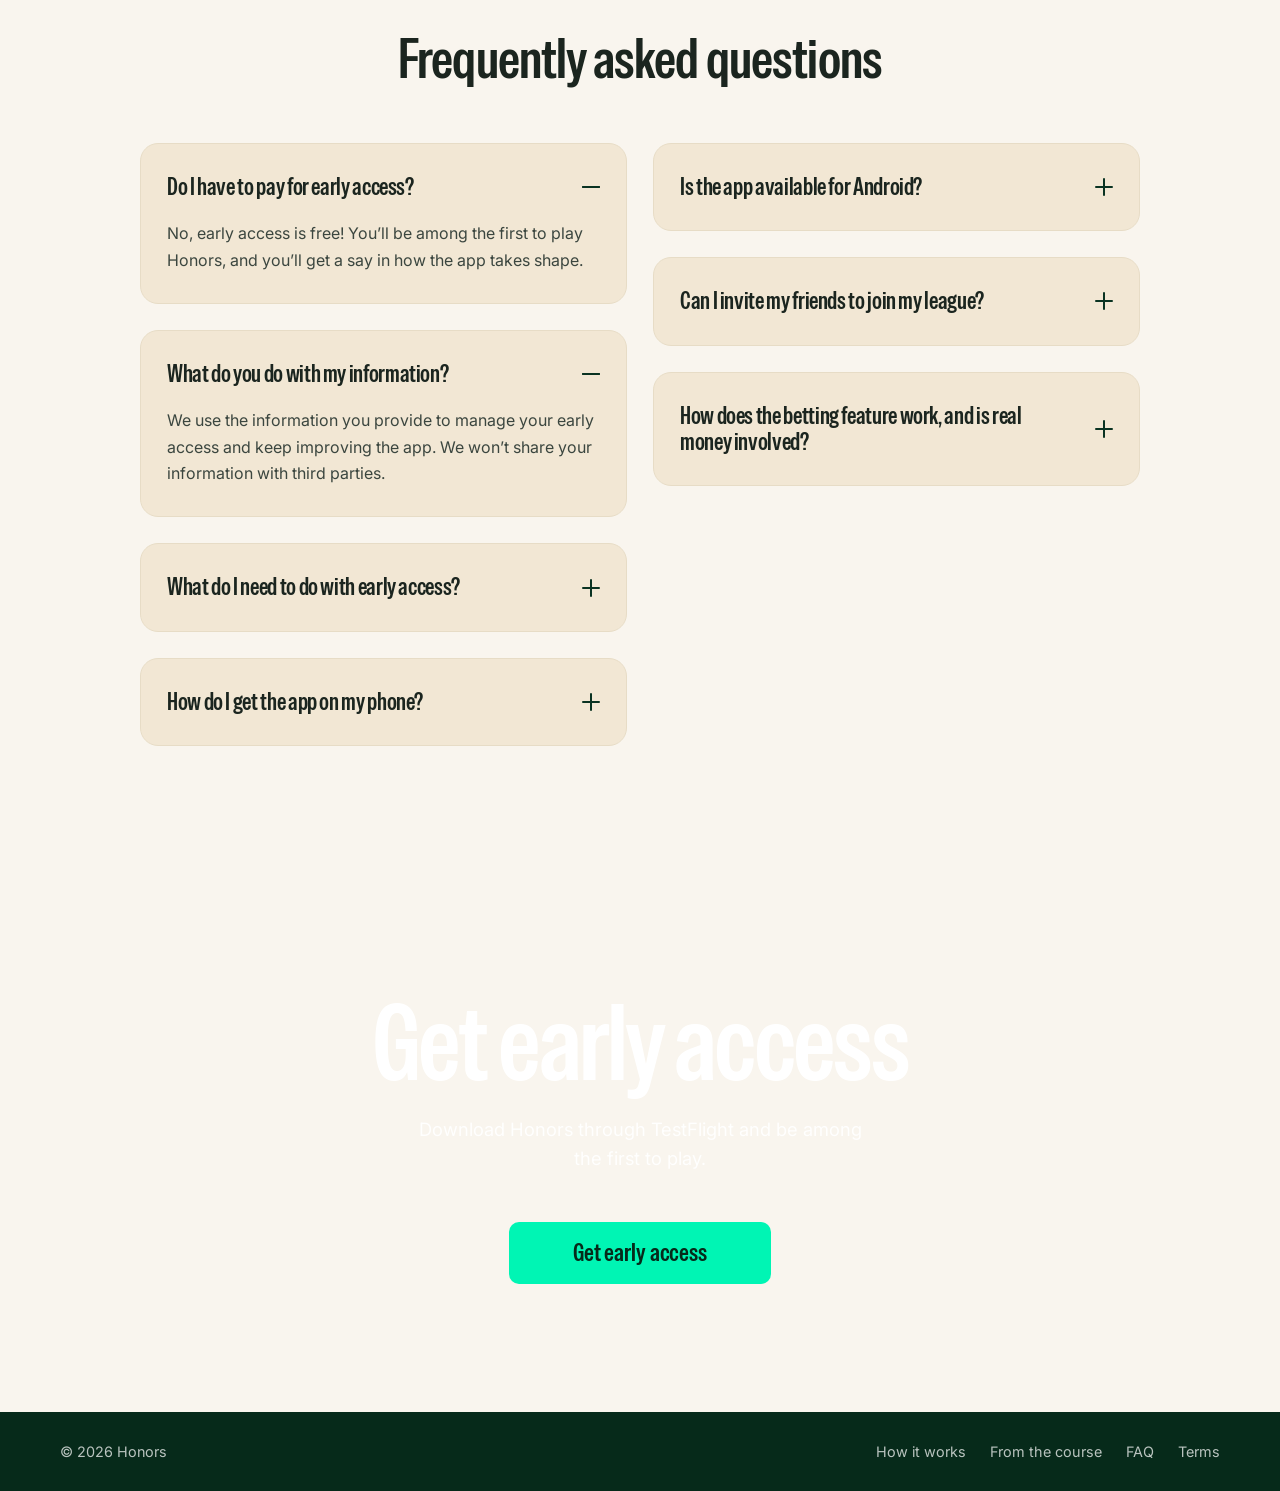
==== commit df8aea9c: "Hide sign-up form; add early access modal linking to TestFlight Co-Authored-By: Claude Sonnet 5.5 <n" ====
--- a/index.html
+++ b/index.html
@@ -4,7 +4,7 @@
   <meta charset="utf-8">
   <meta name="viewport" content="width=device-width, initial-scale=1">
   <title>Honors – Create leagues with your mates</title>
-  <meta name="description" content="Honors lets you create private golf leagues with your mates, track your round hole by hole and put friendly bets on the round. Sign up for early access.">
+  <meta name="description" content="Honors lets you create private golf leagues with your mates, track your round hole by hole and put friendly bets on the round. Get early access.">
   <meta name="theme-color" content="#0a3322">
   <link rel="icon" href="assets/favicon.svg" type="image/svg+xml">
   <link rel="preload" href="assets/fonts/SpecialGothicCondensedOne-Regular.ttf" as="font" type="font/ttf" crossorigin>
@@ -29,7 +29,7 @@
       </a>
 
       <div class="header-actions">
-        <a class="btn" href="#signup"><span class="cta-long">Sign up for early access</span><span class="cta-short">Sign up</span></a>
+        <a class="btn" href="https://testflight.apple.com/join/6xHWtX1K" data-open-access><span class="cta-long">Get early access</span><span class="cta-short">Get access</span></a>
         <button class="menu-toggle" type="button" aria-label="Open menu" aria-expanded="false" aria-controls="menu">
           <svg viewBox="0 0 26.92 16.57" aria-hidden="true"><path d="M.64,2.55c.07.15.22.25.39.25l25.45-.14c.32,0,.54-.32.4-.62l-.55-1.79c-.07-.15-.22-.25-.39-.25h-.9s-11.13,0-11.13,0H.44C.12.01-.09.34.04.64l.6,1.91Z"/><path d="M26.34,7.14c-.07-.15-.22-.25-.39-.25h-.9s-11.13,0-11.13,0H.44c-.32,0-.54.33-.4.63l.6,1.91c.07.15.22.25.39.25l25.45-.14c.32,0,.54-.32.4-.62l-.55-1.79Z"/><path d="M26.34,14.02c-.07-.15-.22-.25-.39-.25h-.9s-11.13,0-11.13,0H.44c-.32,0-.54.33-.4.63l.6,1.91c.07.15.22.25.39.25l25.45-.14c.32,0,.54-.32.4-.62l-.55-1.79Z"/></svg>
         </button>
@@ -40,7 +40,7 @@
   <!-- Mobile overflow menu -->
   <div class="menu-overlay" id="menu" role="dialog" aria-modal="true" aria-label="Menu" aria-hidden="true">
     <div class="menu-overlay__bar">
-      <a class="btn" href="#signup" data-menu-link>Sign up</a>
+      <a class="btn" href="https://testflight.apple.com/join/6xHWtX1K" data-open-access>Get access</a>
       <button class="menu-close" type="button" aria-label="Close menu">
         <svg viewBox="0 0 20 20" fill="none" stroke="currentColor" stroke-width="2" stroke-linecap="round" aria-hidden="true"><path d="M2 2l16 16M18 2L2 18"/></svg>
       </button>
@@ -132,7 +132,7 @@
             </div>
             <div class="faq-item">
               <h3><button class="faq-item__q" type="button" aria-expanded="false" aria-controls="faq-a4" id="faq-q4">How do I get the app on my phone?<span class="faq-item__icon" aria-hidden="true"></span></button></h3>
-              <div class="faq-item__a" id="faq-a4" role="region" aria-labelledby="faq-q4"><div><p>Sign up using the form below and we’ll email you everything you need to get the app on your iPhone. Early access runs through Apple’s official TestFlight program, so you’ll download the app from a reliable source.</p></div></div>
+              <div class="faq-item__a" id="faq-a4" role="region" aria-labelledby="faq-q4"><div><p>Tap “Get early access” and download the app through Apple’s official TestFlight program. TestFlight is Apple’s app for trying new apps early, so you’ll download Honors from a reliable source.</p></div></div>
             </div>
           </div>
 
@@ -143,15 +143,11 @@
             </div>
             <div class="faq-item">
               <h3><button class="faq-item__q" type="button" aria-expanded="false" aria-controls="faq-a6" id="faq-q6">Can I invite my friends to join my league?<span class="faq-item__icon" aria-hidden="true"></span></button></h3>
-              <div class="faq-item__a" id="faq-a6" role="region" aria-labelledby="faq-q6"><div><p>Send this site to your mates and get them to sign up for early access. Once they’ve created an account you can search them in the app and create your own leagues.</p></div></div>
-            </div>
-            <div class="faq-item">
-              <h3><button class="faq-item__q" type="button" aria-expanded="false" aria-controls="faq-a7" id="faq-q7">I signed up but haven’t heard back<span class="faq-item__icon" aria-hidden="true"></span></button></h3>
-              <div class="faq-item__a" id="faq-a7" role="region" aria-labelledby="faq-q7"><div><p>We are slowly adding as many golf courses to the app as we can, but currently this is a manual process. It may take us some time to get to you, so please bear with us.</p></div></div>
-            </div>
-            <div class="faq-item">
-              <h3><button class="faq-item__q" type="button" aria-expanded="false" aria-controls="faq-a8" id="faq-q8">How does the betting feature work, and is real money involved?<span class="faq-item__icon" aria-hidden="true"></span></button></h3>
-              <div class="faq-item__a" id="faq-a8" role="region" aria-labelledby="faq-q8"><div><p>Honors allows you to bet on the real events that happen during your round (like who will beat who, or who’s getting trapped in the sand), but no real money is processed or transacted through the app itself. Settling up at the end is still up to you!</p></div></div>
+              <div class="faq-item__a" id="faq-a6" role="region" aria-labelledby="faq-q6"><div><p>Send this site to your mates and get them to download the app too. Once they’ve created an account you can search them in the app and create your own leagues.</p></div></div>
+            </div>
+            <div class="faq-item">
+              <h3><button class="faq-item__q" type="button" aria-expanded="false" aria-controls="faq-a7" id="faq-q7">How does the betting feature work, and is real money involved?<span class="faq-item__icon" aria-hidden="true"></span></button></h3>
+              <div class="faq-item__a" id="faq-a7" role="region" aria-labelledby="faq-q7"><div><p>Honors allows you to bet on the real events that happen during your round (like who will beat who, or who’s getting trapped in the sand), but no real money is processed or transacted through the app itself. Settling up at the end is still up to you!</p></div></div>
             </div>
           </div>
         </div>
@@ -159,7 +155,8 @@
     </section>
 
     <!-- ===== Sign up ===== -->
-    <section class="signup" data-theme="dark" id="signup" aria-labelledby="signup-title">
+    <!-- Sign-up form is hidden for now (remove the "hidden" attribute to bring it back) -->
+    <section class="signup" data-theme="dark" id="signup" aria-labelledby="signup-title" hidden>
       <h2 id="signup-title">Sign up for early access</h2>
 
       <div class="signup-card" id="signup-card">
@@ -236,6 +233,12 @@
         </div>
       </div>
     </section>
+    <!-- ===== Closing call to action ===== -->
+    <section class="signup cta-band" data-theme="dark" id="early-access" aria-labelledby="cta-title">
+      <h2 id="cta-title">Get early access</h2>
+      <p>Download Honors through TestFlight and be among the first to play.</p>
+      <a class="btn btn--lg" href="https://testflight.apple.com/join/6xHWtX1K" data-open-access>Get early access</a>
+    </section>
   </main>
 
   <footer class="site-footer">
@@ -250,6 +253,20 @@
     </div>
   </footer>
 
+  <!-- ===== Early access modal ===== -->
+  <dialog class="access-modal" id="access-modal" aria-labelledby="access-title">
+    <div class="access-modal__card">
+      <button class="access-modal__close" type="button" aria-label="Close" data-close-access>
+        <svg viewBox="0 0 20 20" fill="none" stroke="currentColor" stroke-width="2" stroke-linecap="round" aria-hidden="true"><path d="M3 3l14 14M17 3L3 17"/></svg>
+      </button>
+      <p class="access-modal__eyebrow">Early access</p>
+      <h2 id="access-title">Get Honors on your iPhone</h2>
+      <p>Download the app through Apple’s TestFlight to get early access. Create a league, track your round and put friendly bets on it with your mates.</p>
+      <a class="btn btn--lg access-modal__cta" href="https://testflight.apple.com/join/6xHWtX1K" target="_blank" rel="noopener">Download on TestFlight</a>
+      <p class="access-modal__fine">You’ll need an iPhone. Apple will ask you to install the free TestFlight app first. Android is coming later. By downloading you agree to our <a href="terms.html">Terms of Service</a>.</p>
+    </div>
+  </dialog>
+
   <script src="js/main.js"></script>
 </body>
 </html>
--- a/css/styles.css
+++ b/css/styles.css
@@ -575,3 +575,41 @@
 /* Sign-up form: honeypot + submit error */
 .hp { position: absolute; left: -9999px; width: 1px; height: 1px; overflow: hidden; }
 .form-error { grid-column: 1 / -1; margin: 0; padding: 12px 16px; border-radius: 9px; background: #fdecea; color: #b3261e; font-size: .95rem; }
+
+/* ---------- Closing CTA band ---------- */
+.cta-band { text-align: center; padding-block: clamp(90px, 10vw, 150px); }
+.cta-band h2 { margin-bottom: 18px; }
+.cta-band p { margin: 0 auto clamp(32px, 4vw, 48px); max-width: 38ch; font-size: 1.15rem; opacity: .92; }
+
+/* ---------- Early access modal ---------- */
+.access-modal {
+  border: 0; padding: 0; background: transparent; color: var(--ink);
+  width: min(480px, calc(100vw - 32px)); max-height: calc(100dvh - 32px); overflow: visible;
+}
+.access-modal::backdrop { background: rgba(4, 30, 19, .72); -webkit-backdrop-filter: blur(6px); backdrop-filter: blur(6px); }
+.access-modal[open] { animation: modal-in .35s cubic-bezier(.22, 1, .36, 1); }
+.access-modal[open]::backdrop { animation: backdrop-in .3s ease; }
+@keyframes modal-in { from { opacity: 0; transform: translateY(16px) scale(.97); } }
+@keyframes backdrop-in { from { opacity: 0; } }
+.access-modal__card {
+  position: relative; background: var(--cream); border-radius: 22px; padding: clamp(28px, 6vw, 40px);
+  text-align: center; box-shadow: 0 30px 80px rgba(0, 25, 12, .45); max-height: calc(100dvh - 32px); overflow-y: auto;
+}
+.access-modal__close {
+  position: absolute; top: 14px; right: 14px; width: 40px; height: 40px; border: 0; border-radius: 12px; cursor: pointer;
+  background: rgba(10, 51, 34, .08); color: var(--green-900); display: flex; align-items: center; justify-content: center;
+  transition: background-color .15s ease;
+}
+.access-modal__close:hover { background: rgba(10, 51, 34, .16); }
+.access-modal__close svg { width: 16px; height: 16px; }
+.access-modal__eyebrow {
+  margin: 0 0 10px; font-family: var(--font-display); font-size: 1.1rem; text-transform: uppercase;
+  letter-spacing: .08em; color: var(--green-700);
+}
+.access-modal h2 { font-size: clamp(2.4rem, 8vw, 3.2rem); color: var(--green-900); margin-bottom: 16px; }
+.access-modal__card > p { margin: 0 0 28px; color: var(--ink-soft); line-height: 1.65; }
+.access-modal__cta { display: flex; width: 100%; height: 60px; padding: 0 24px; font-size: 1.5rem; }
+.access-modal__card > .access-modal__fine { margin: 20px 0 0; font-size: .85rem; color: var(--muted); line-height: 1.55; }
+.access-modal__fine a { color: inherit; }
+body.modal-open { overflow: hidden; }
+@media (prefers-reduced-motion: reduce) { .access-modal[open], .access-modal[open]::backdrop { animation: none; } }
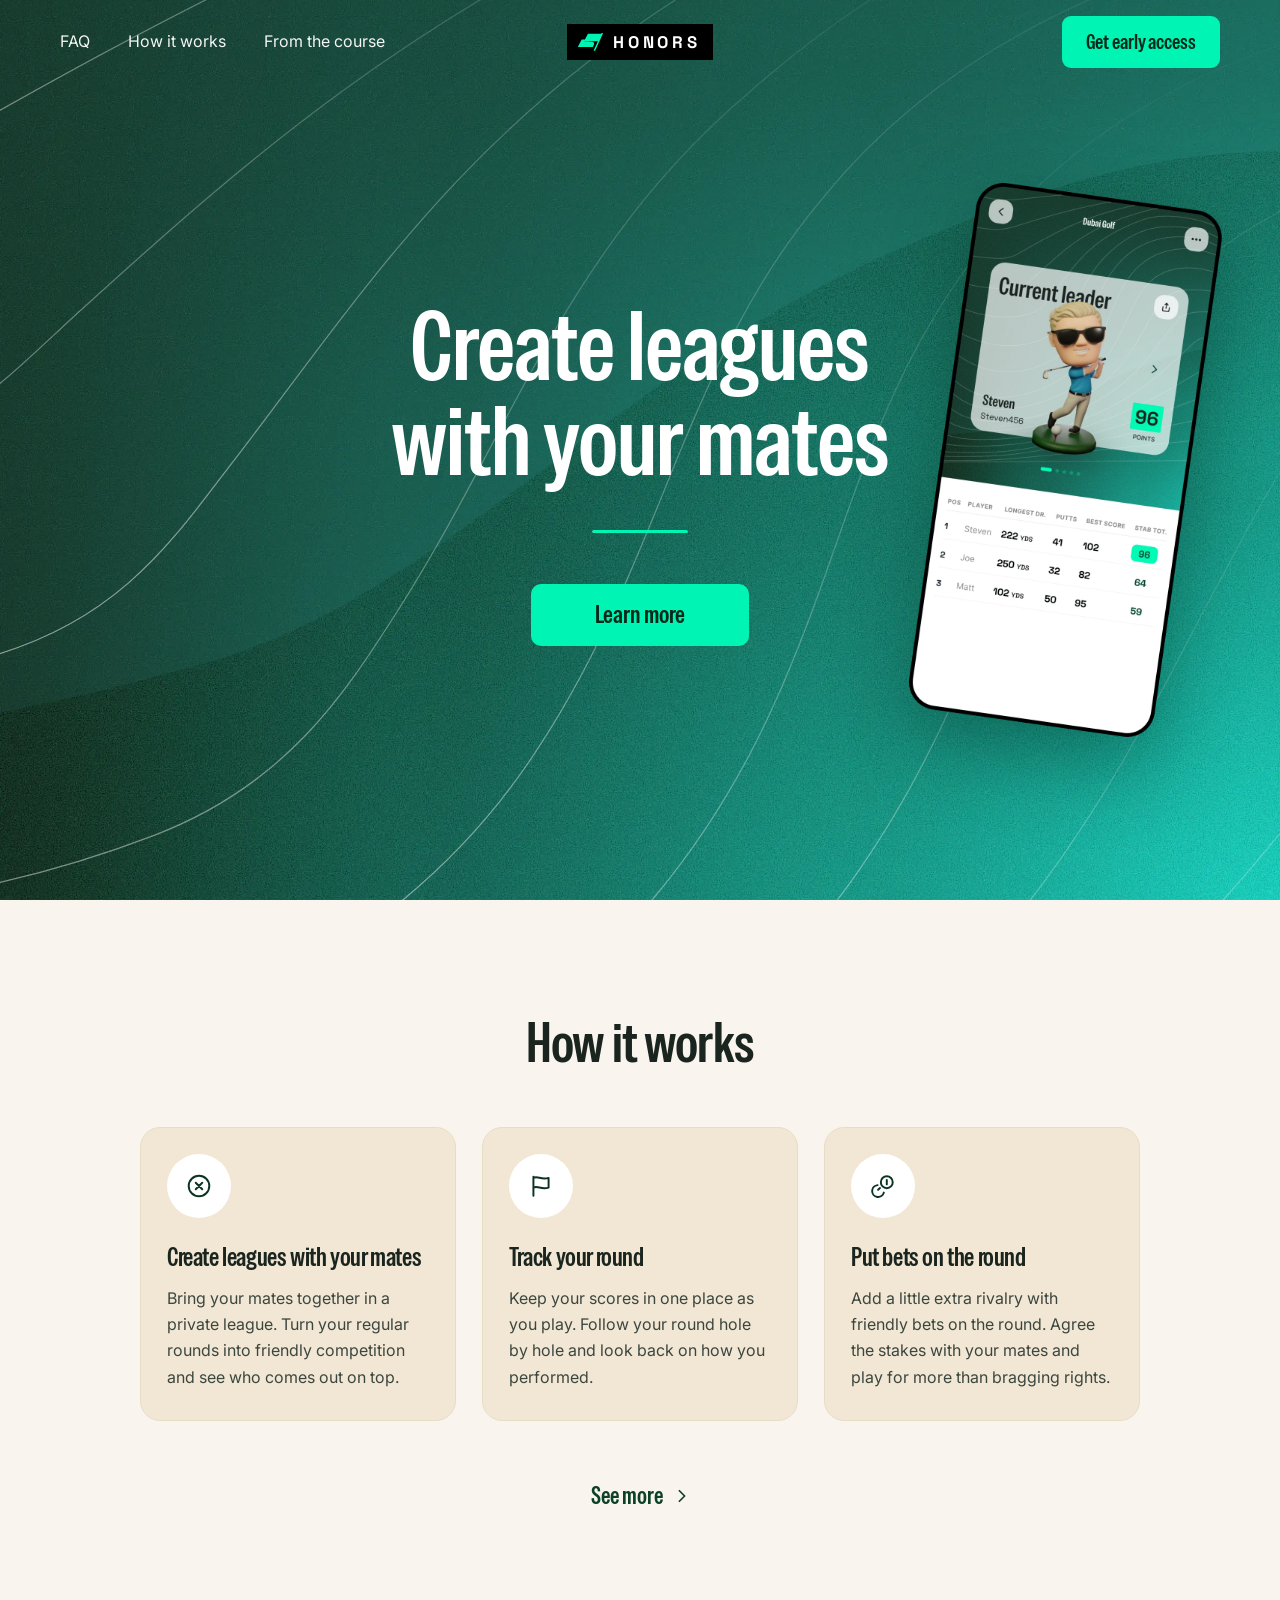
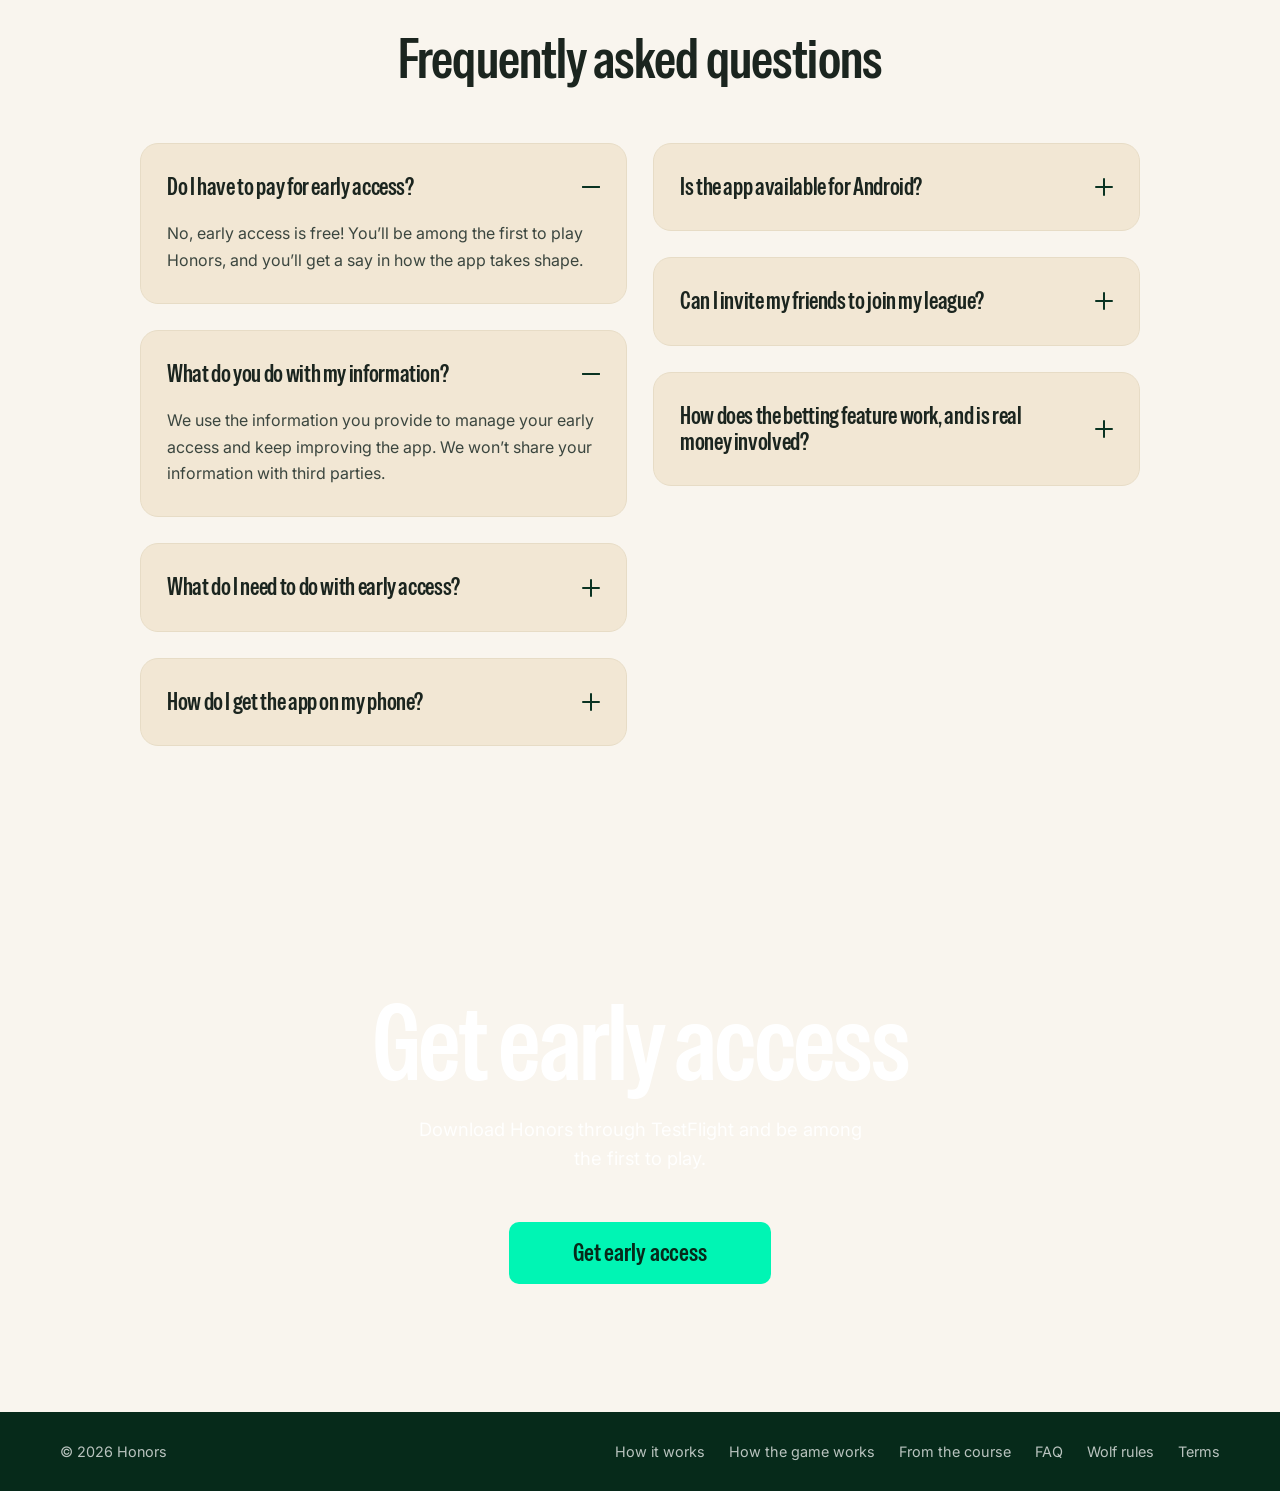
==== commit 68037be9: "Add Wolf rules page, scoring guide and Wolf blog post - wolf-golf-rules.html: full Wolf rules with s" ====
--- a/index.html
+++ b/index.html
@@ -246,8 +246,10 @@
       <span>© <span id="year">2026</span> Honors</span>
       <nav aria-label="Footer">
         <a href="#how">How it works</a>
+        <a href="how-the-game-works.html">How the game works</a>
         <a href="blog.html">From the course</a>
         <a href="#faq">FAQ</a>
+        <a href="wolf-golf-rules.html">Wolf rules</a>
         <a href="terms.html">Terms</a>
       </nav>
     </div>
--- a/css/styles.css
+++ b/css/styles.css
@@ -613,3 +613,39 @@
 .access-modal__fine a { color: inherit; }
 body.modal-open { overflow: hidden; }
 @media (prefers-reduced-motion: reduce) { .access-modal[open], .access-modal[open]::backdrop { animation: none; } }
+
+/* ---------- How the game works ---------- */
+.guide .container { max-width: calc(900px + var(--gutter) * 2); }
+.guide-toc { display: flex; flex-wrap: wrap; gap: 8px; margin: 0 0 36px; }
+.guide-toc a {
+  padding: 7px 14px; border-radius: 99px; background: var(--sand); border: 1px solid var(--sand-border);
+  font-family: var(--font-display); font-weight: 600; font-size: 1.05rem; text-decoration: none; color: var(--green-800);
+}
+.guide-toc a:hover { background: var(--sand-border); }
+.guide .post h2 { margin-bottom: 16px; }
+.guide .post__body h3 { margin-top: 0; font-size: 1.6rem; }
+.guide .post__body h3.sub { margin-top: 2em; }
+.guide .post__body table, .guide .post__body .img-slot { max-width: 520px; }
+.rules-table { width: 100%; border-collapse: collapse; margin: 0 0 1.4em; font-size: 1.02rem; color: var(--ink-soft); }
+.rules-table th, .rules-table td { text-align: left; padding: 10px 14px; border-bottom: 1px solid var(--sand-border); }
+.rules-table th { background: var(--sand); font-family: var(--font-display); font-weight: 600; font-size: 1.1rem; color: var(--green-800); }
+.img-slot {
+  display: grid; place-items: center; min-height: 120px; border: 2px dashed var(--sand-border); border-radius: var(--radius);
+  color: var(--muted); font-size: .9rem; background: transparent;
+}
+.wolf-note, .example {
+  padding: 14px 18px; border-left: 3px solid var(--mint); background: var(--sand); border-radius: 0 12px 12px 0;
+}
+.step { display: flex; flex-direction: column; gap: 18px; margin: 2em 0; }
+.step .shot { margin: 0; align-self: center; width: min(52vw, 220px); }
+.step .shot img { width: 100%; height: auto; border-radius: 22px; box-shadow: 0 10px 30px rgba(10, 51, 34, .18); }
+@media (min-width: 700px) {
+  .step { flex-direction: row; align-items: center; gap: 44px; }
+  .step--rev { flex-direction: row-reverse; }
+  .step__text { flex: 1; min-width: 0; }
+  .step .shot { flex: 0 0 220px; width: 220px; align-self: center; }
+}
+.nav-desktop a { white-space: nowrap; }
+.how-steps { margin: 0 0 1.2em; padding-left: 1.3em; color: var(--ink-soft); line-height: 1.7; font-size: 1.02rem; }
+.how-steps li { margin-bottom: .4em; }
+.post__body p.fineprint, .fineprint { font-size: .8rem; line-height: 1.5; color: var(--muted); margin-top: -.4em; }
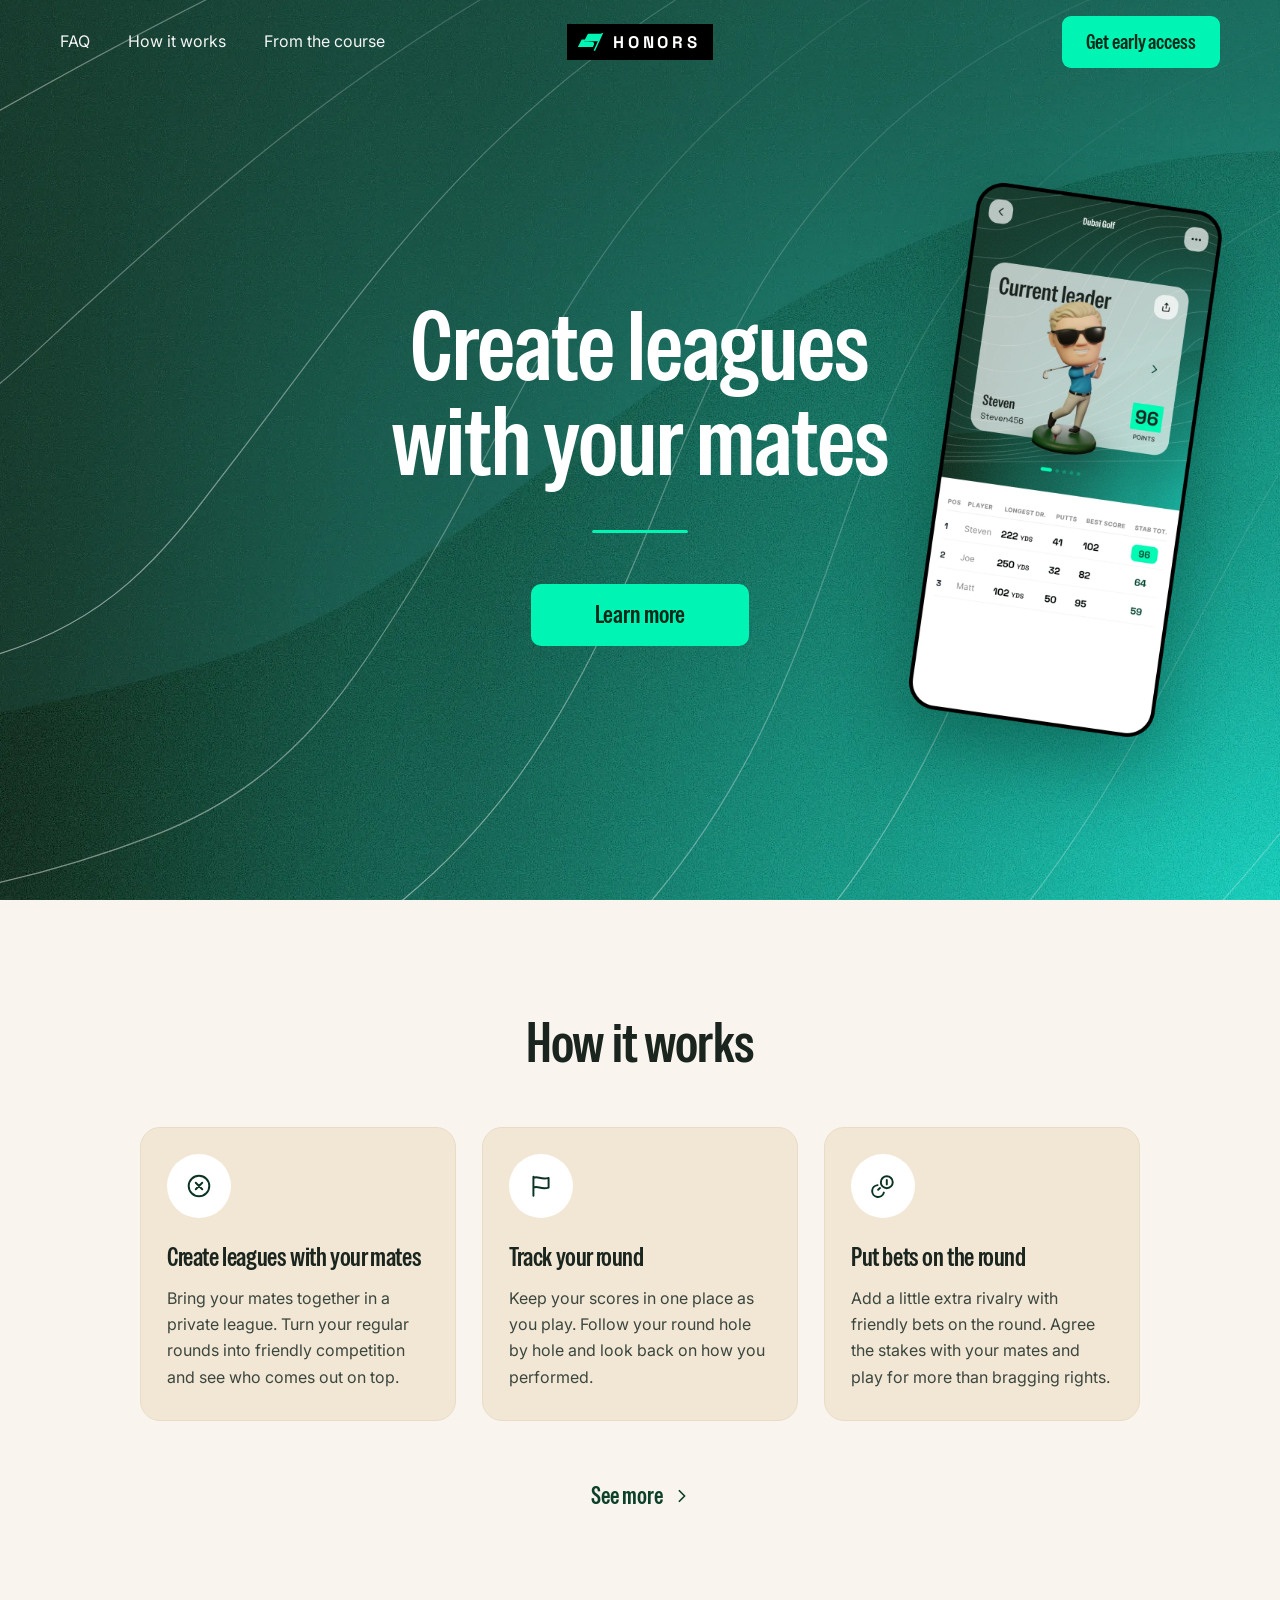
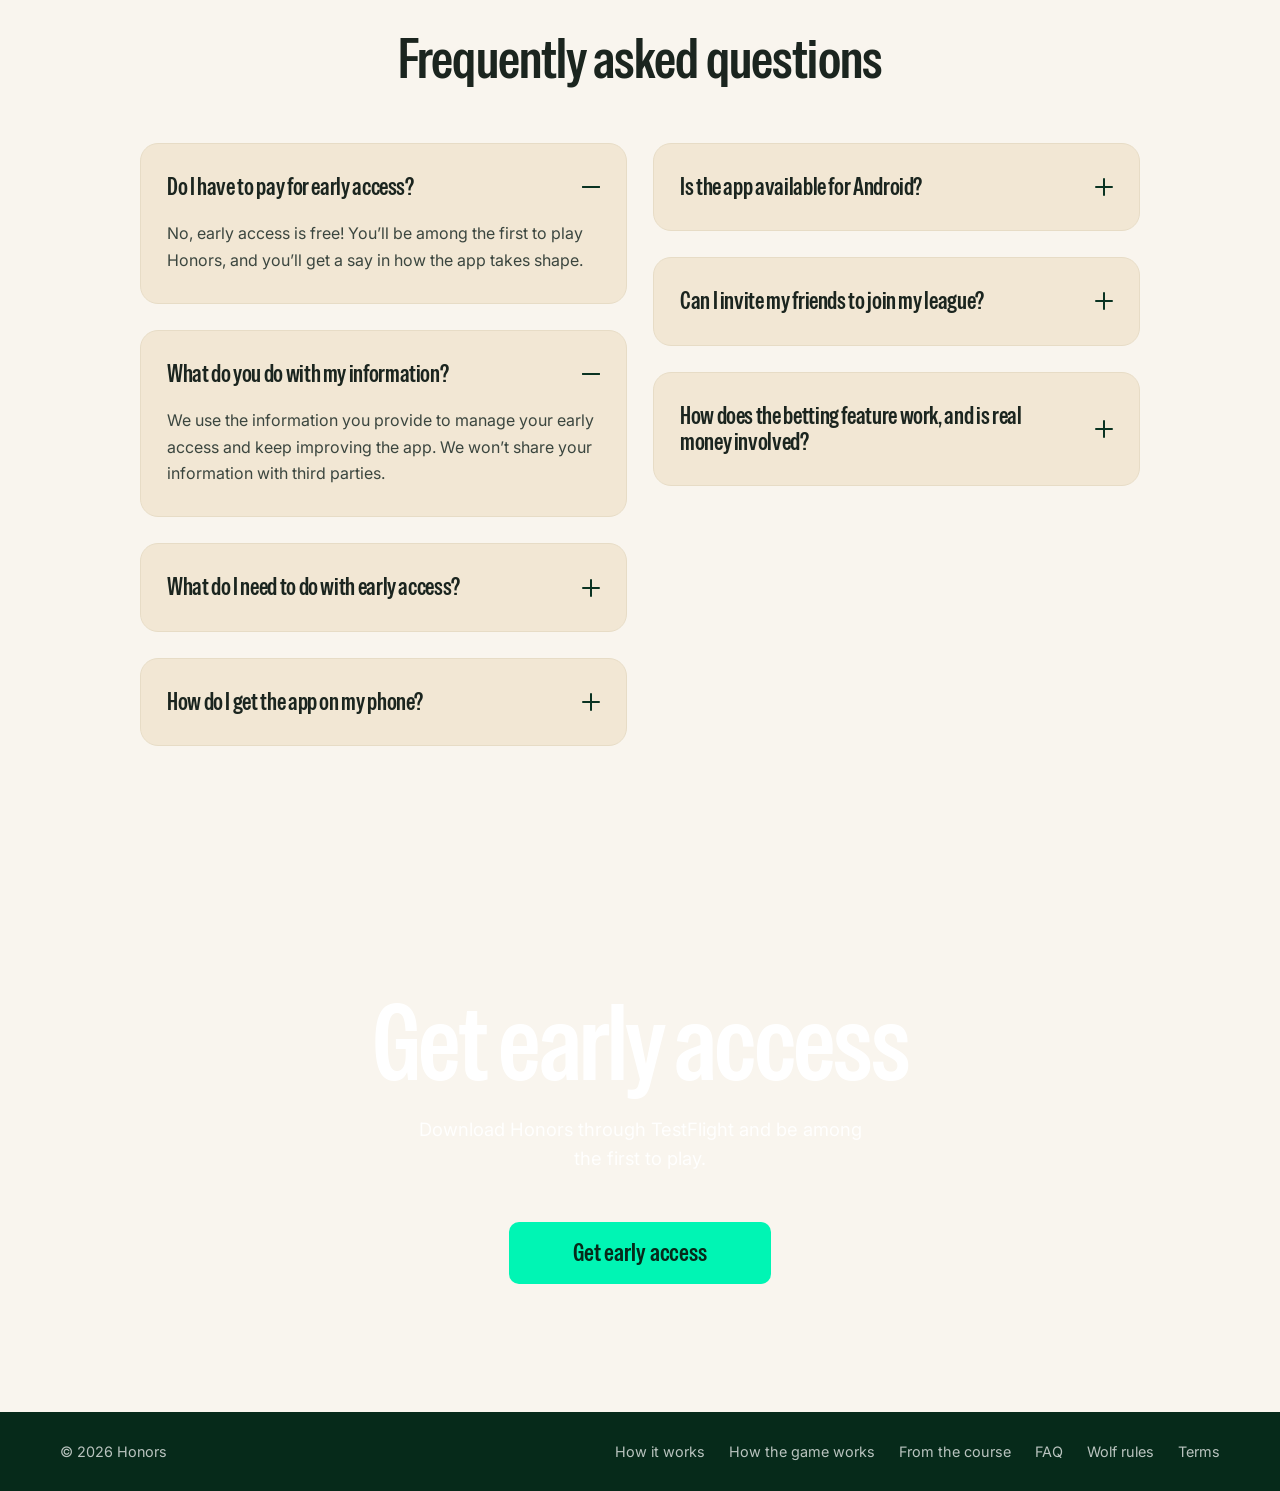
==== commit 851ec7d8: "Add Google Tag Manager (GTM-M3WQJMR4) and allow Google domains in CSP Co-Authored-By: Claude Sonnet " ====
--- a/index.html
+++ b/index.html
@@ -9,6 +9,8 @@
   <link rel="icon" href="assets/favicon.svg" type="image/svg+xml">
   <link rel="preload" href="assets/fonts/SpecialGothicCondensedOne-Regular.ttf" as="font" type="font/ttf" crossorigin>
   <script>document.documentElement.classList.add("js")</script>
+  <script src="js/gtm-init.js"></script>
+  <script async src="https://www.googletagmanager.com/gtm.js?id=GTM-M3WQJMR4"></script>
   <link rel="stylesheet" href="css/styles.css">
 </head>
 <body>
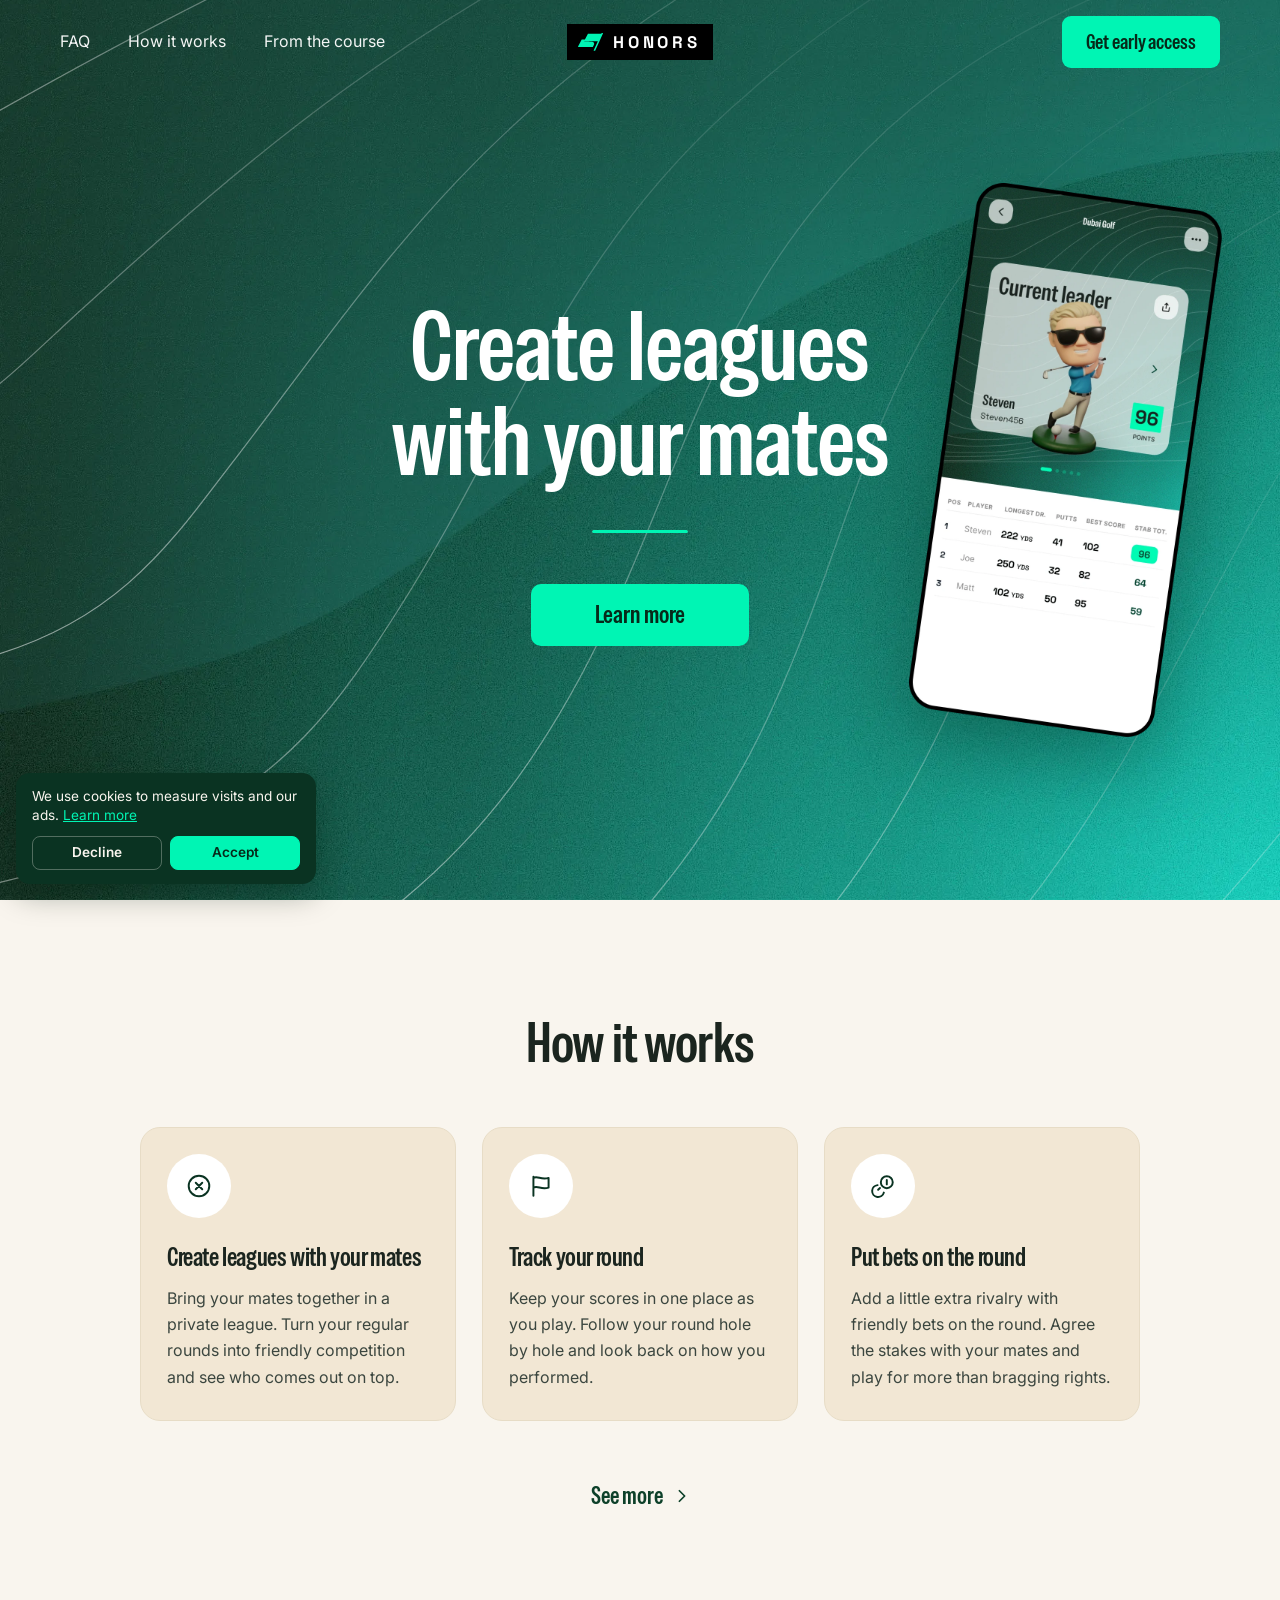
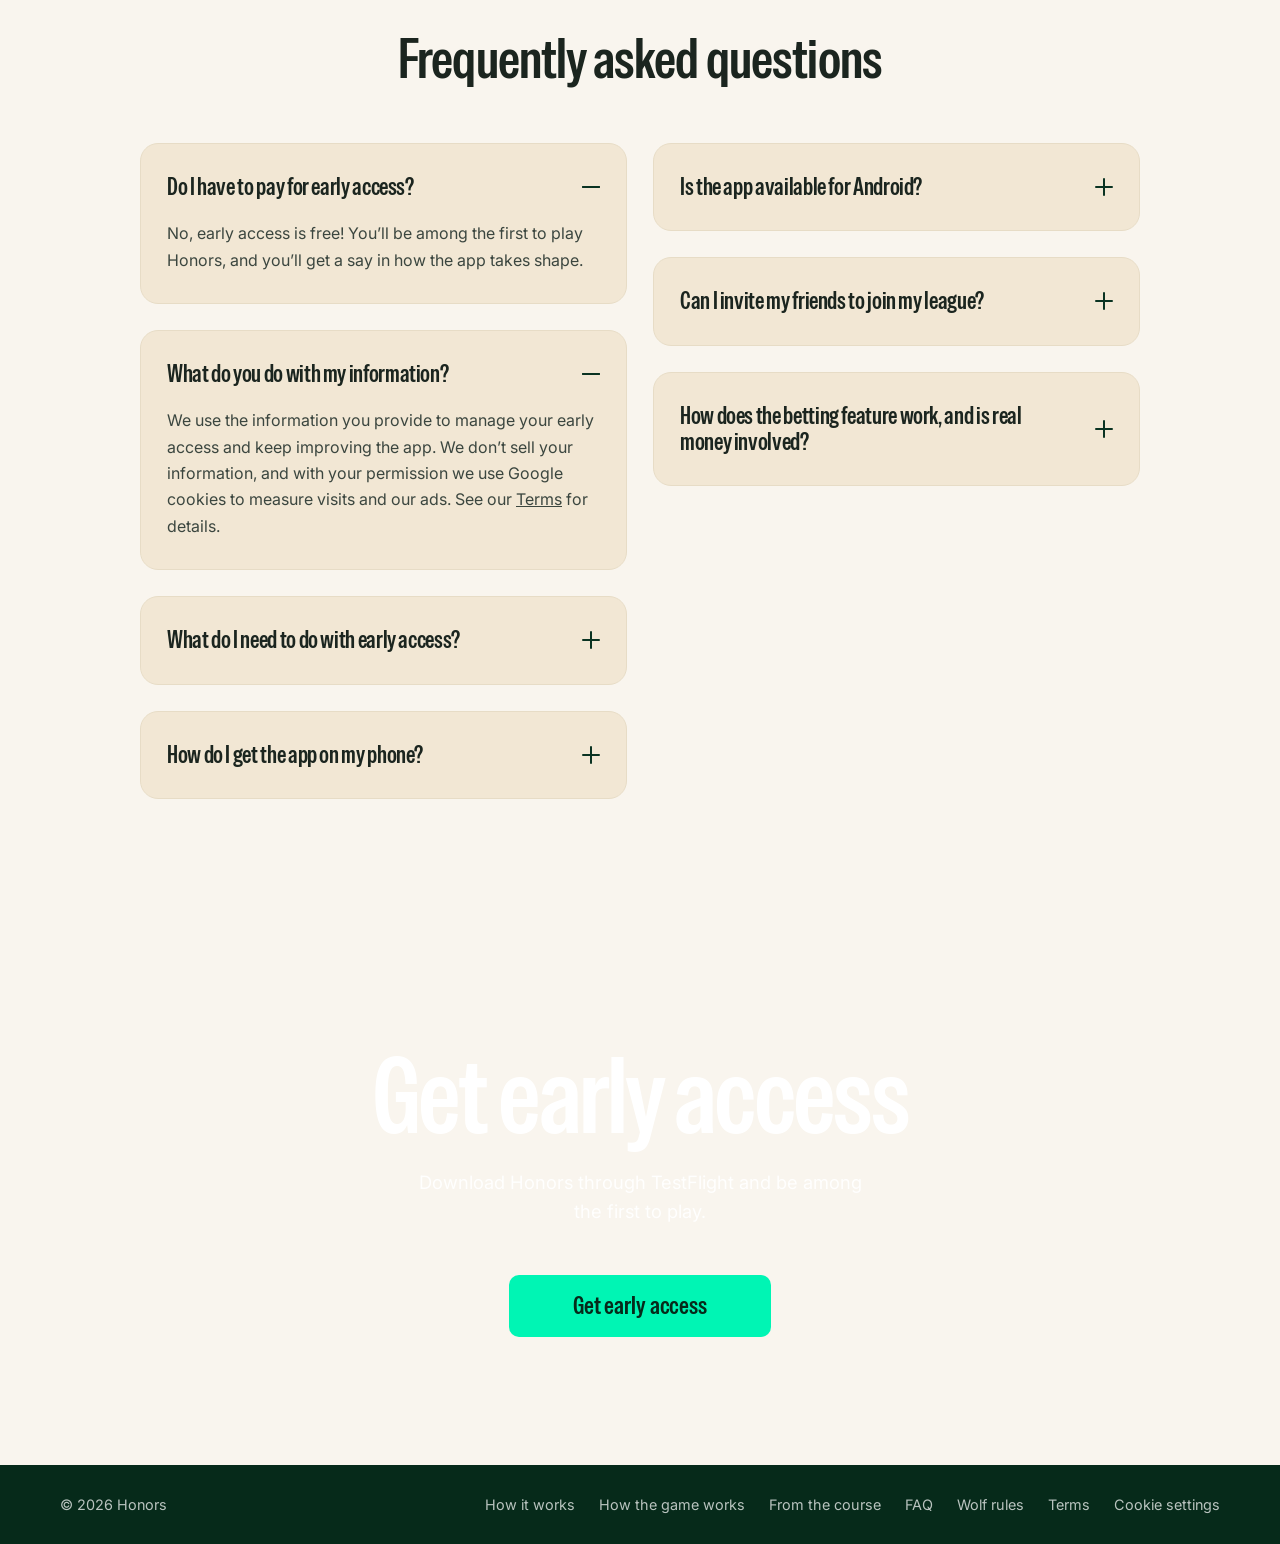
==== commit d81f2a0a: "Add cookie consent toast (Consent Mode v2) and update terms for cookies/analytics Co-Authored-By: Cl" ====
--- a/index.html
+++ b/index.html
@@ -126,7 +126,7 @@
             </div>
             <div class="faq-item is-open">
               <h3><button class="faq-item__q" type="button" aria-expanded="true" aria-controls="faq-a2" id="faq-q2">What do you do with my information?<span class="faq-item__icon" aria-hidden="true"></span></button></h3>
-              <div class="faq-item__a" id="faq-a2" role="region" aria-labelledby="faq-q2"><div><p>We use the information you provide to manage your early access and keep improving the app. We won’t share your information with third parties.</p></div></div>
+              <div class="faq-item__a" id="faq-a2" role="region" aria-labelledby="faq-q2"><div><p>We use the information you provide to manage your early access and keep improving the app. We don’t sell your information, and with your permission we use Google cookies to measure visits and our ads. See our <a href="terms.html#cookies">Terms</a> for details.</p></div></div>
             </div>
             <div class="faq-item">
               <h3><button class="faq-item__q" type="button" aria-expanded="false" aria-controls="faq-a3" id="faq-q3">What do I need to do with early access?<span class="faq-item__icon" aria-hidden="true"></span></button></h3>
--- a/css/styles.css
+++ b/css/styles.css
@@ -649,3 +649,25 @@
 .how-steps { margin: 0 0 1.2em; padding-left: 1.3em; color: var(--ink-soft); line-height: 1.7; font-size: 1.02rem; }
 .how-steps li { margin-bottom: .4em; }
 .post__body p.fineprint, .fineprint { font-size: .8rem; line-height: 1.5; color: var(--muted); margin-top: -.4em; }
+
+/* ---------- Cookie toast (small, bottom-left, non-blocking) ---------- */
+.consent-toast {
+  position: fixed; left: 16px; bottom: 16px; z-index: 40; width: min(300px, calc(100vw - 32px));
+  background: var(--green-900); color: var(--cream); border-radius: 14px; padding: 14px 16px;
+  box-shadow: 0 10px 30px rgba(0, 25, 12, .35); font-size: .85rem; line-height: 1.45;
+  animation: toast-in .35s cubic-bezier(.22, 1, .36, 1);
+}
+.consent-toast p { margin: 0 0 10px; }
+.consent-toast a { color: var(--mint); }
+.consent-toast__actions { display: flex; gap: 8px; }
+.consent-toast__btn {
+  flex: 1; height: 34px; border-radius: 8px; border: 1px solid rgba(249, 245, 238, .3); background: transparent;
+  color: var(--cream); font-weight: 600; font-size: .85rem; cursor: pointer;
+}
+.consent-toast__btn:hover { border-color: var(--cream); }
+.consent-toast__btn--accept { background: var(--mint); border-color: var(--mint); color: var(--green-950); }
+.consent-toast__btn--accept:hover { background: var(--mint-hover); }
+.footer-link-btn { background: none; border: 0; padding: 0; cursor: pointer; font: inherit; color: inherit; }
+.footer-link-btn:hover { color: var(--white); }
+@keyframes toast-in { from { opacity: 0; transform: translateY(12px); } }
+@media (prefers-reduced-motion: reduce) { .consent-toast { animation: none; } }
